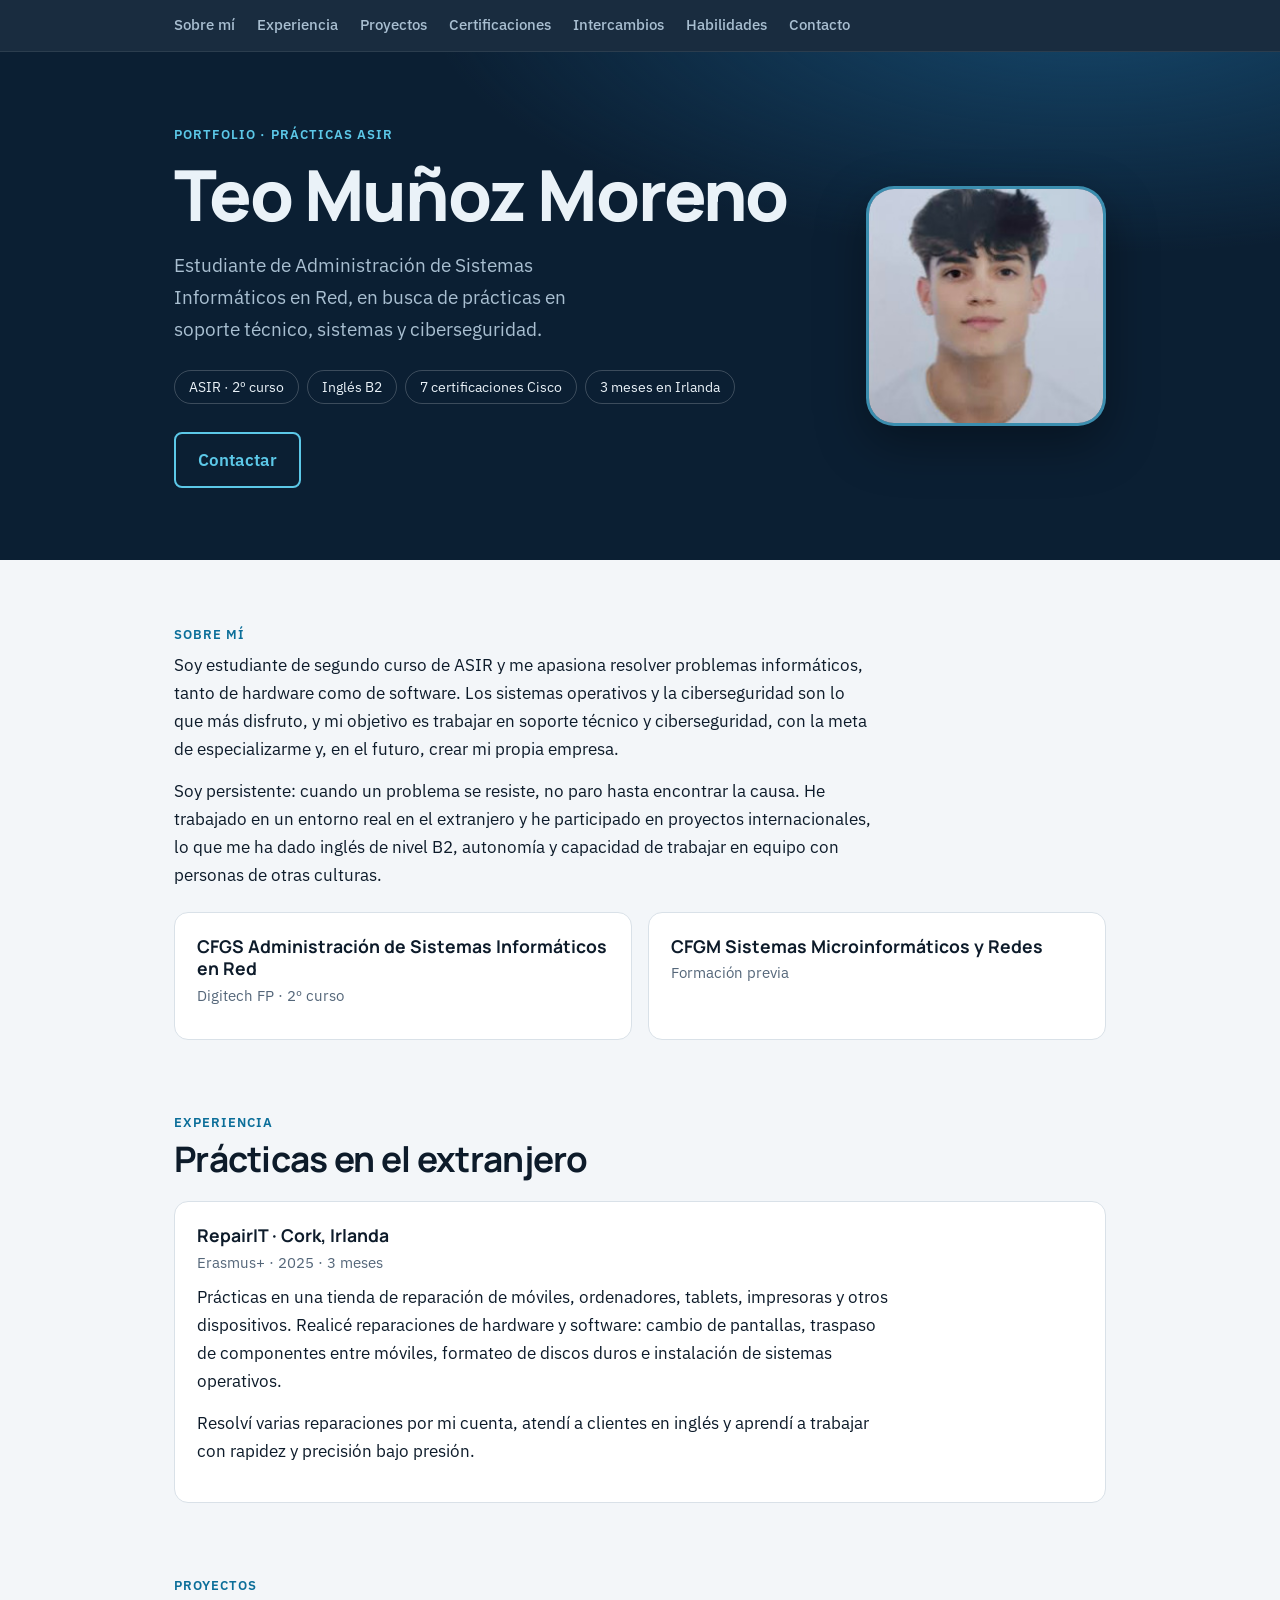
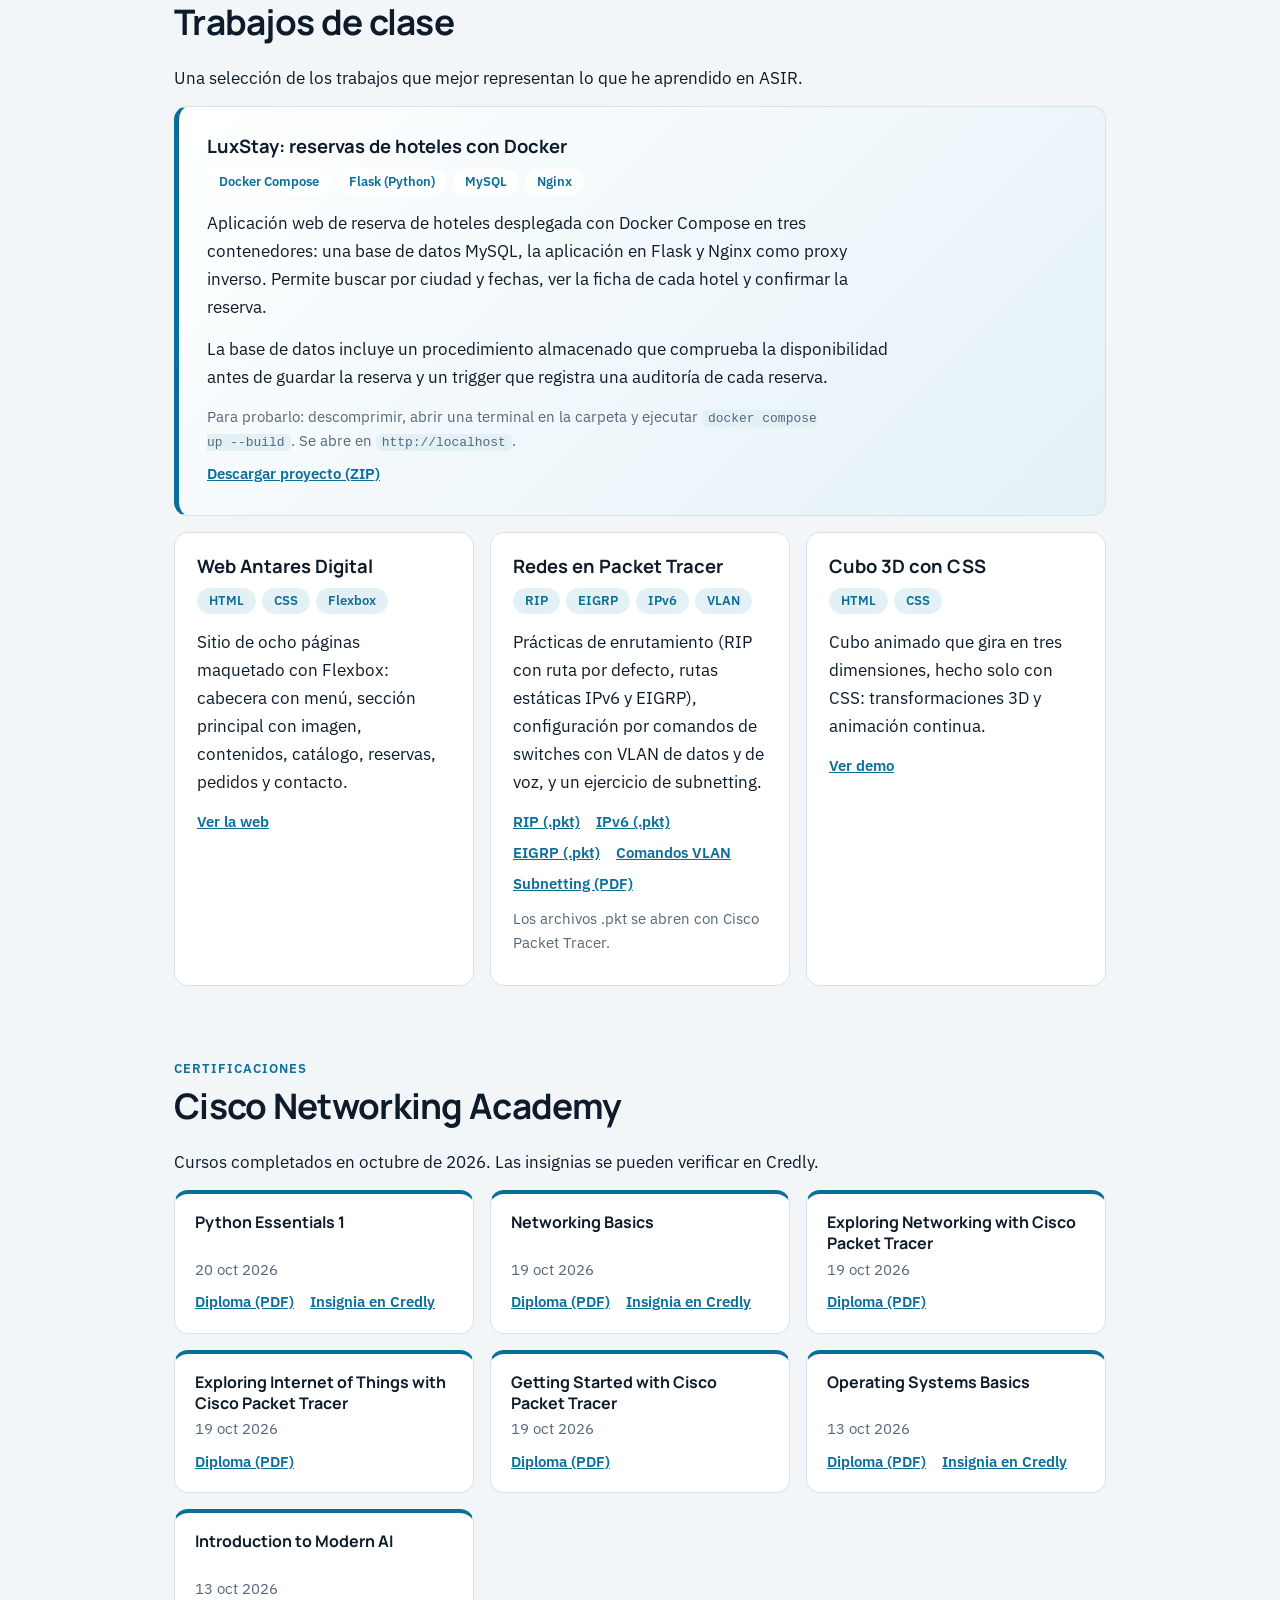
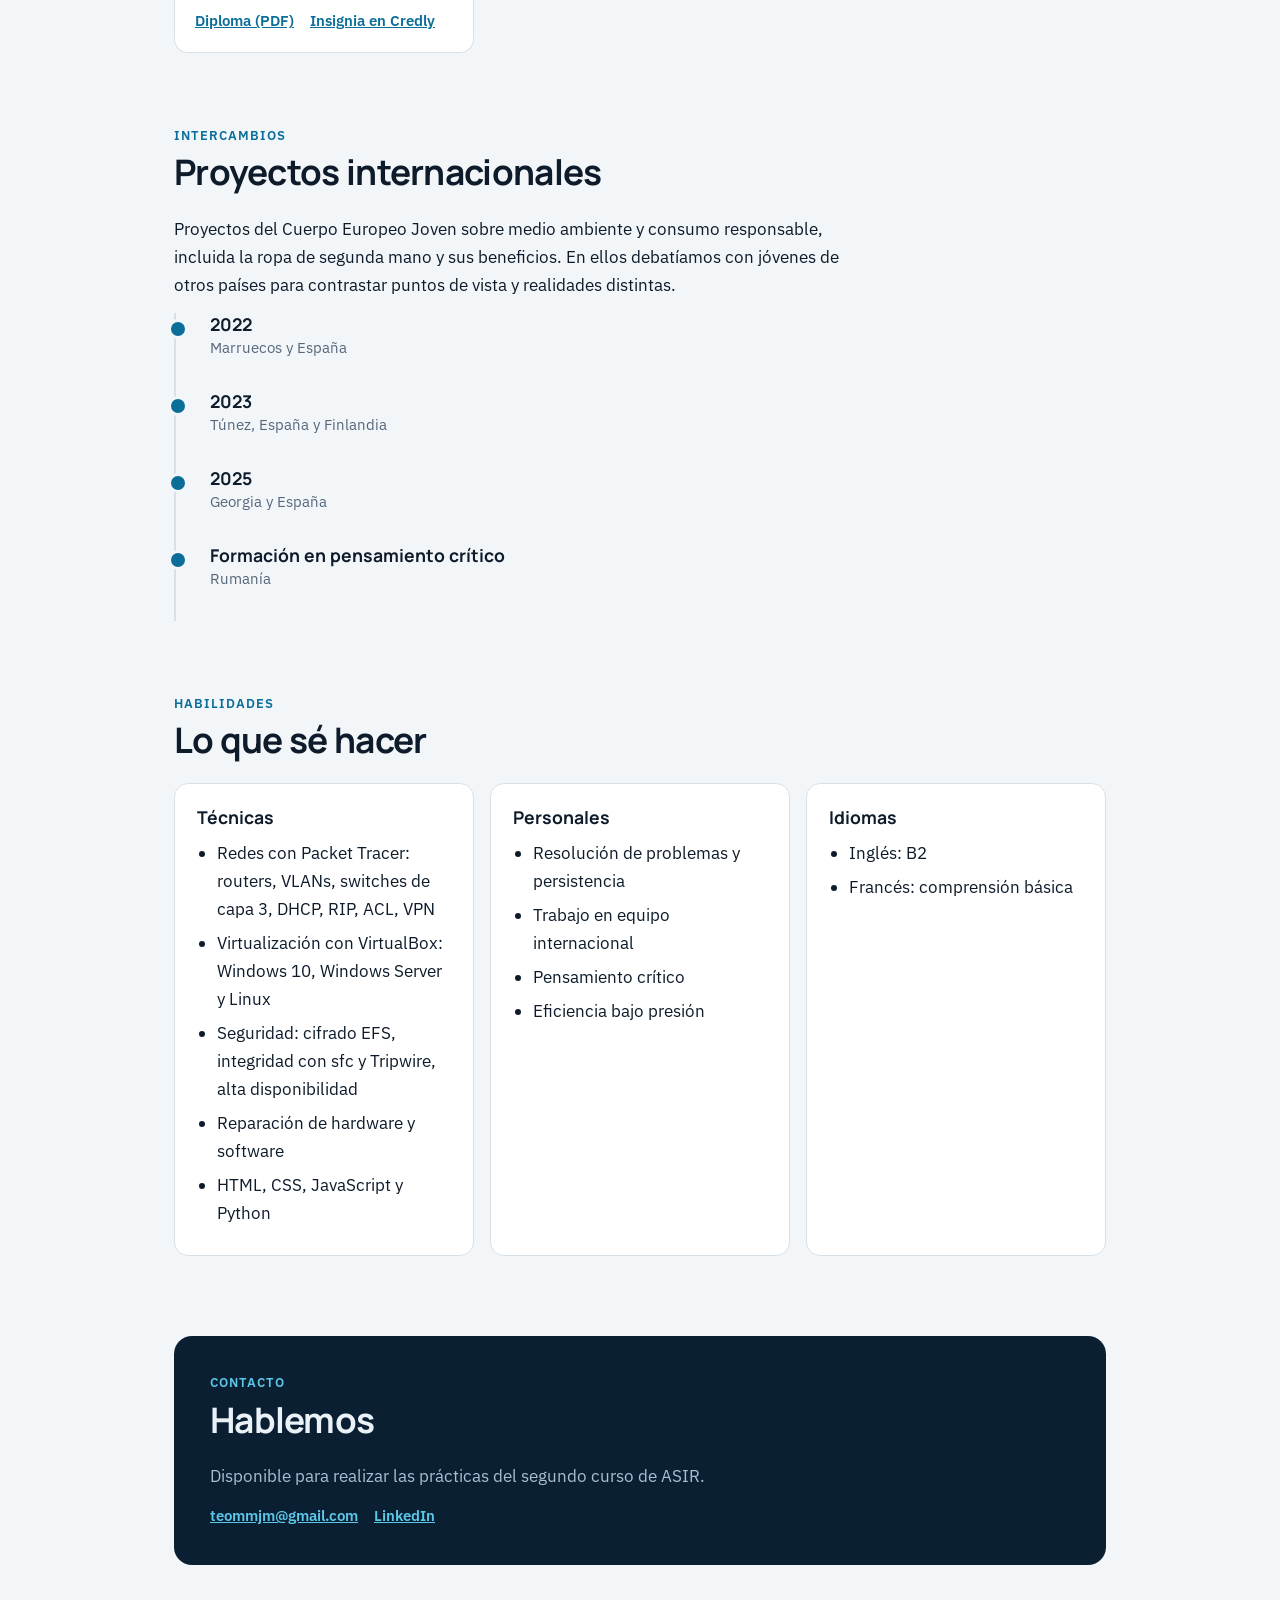
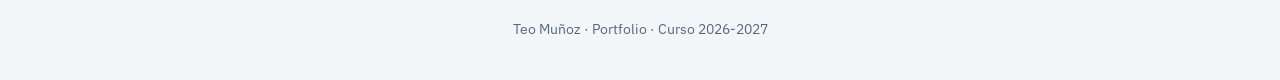
==== index.html @ 3ee8da6b "Add files via upload" ====
<!DOCTYPE html>
<html lang="es">
<head>
<meta charset="utf-8">
<meta name="viewport" content="width=device-width, initial-scale=1">
<title>Teo Muñoz · Portfolio ASIR</title>
<meta name="description" content="Portfolio de Teo Muñoz, estudiante de ASIR en busca de prácticas en soporte técnico, sistemas y ciberseguridad.">
<link rel="preconnect" href="https://fonts.googleapis.com">
<link rel="stylesheet" href="https://fonts.googleapis.com/css2?family=IBM+Plex+Sans:wght@400;500;600&family=Manrope:wght@600;700;800&display=swap">
<link rel="stylesheet" href="style.css">
</head>
<body>
<header class="top"><div class="wrap"><nav aria-label="Secciones">
<a href="#sobre-mi">Sobre mí</a><a href="#experiencia">Experiencia</a><a href="#proyectos">Proyectos</a><a href="#certificaciones">Certificaciones</a><a href="#intercambios">Intercambios</a><a href="#habilidades">Habilidades</a><a href="#contacto">Contacto</a>
</nav></div></header>

<div class="hero"><div class="wrap">
  <div>
    <p class="eyebrow">Portfolio · Prácticas ASIR</p>
    <h1>Teo Muñoz Moreno</h1>
    <p class="lead">Estudiante de Administración de Sistemas Informáticos en Red, en busca de prácticas en soporte técnico, sistemas y ciberseguridad.</p>
    <ul class="chips"><li>ASIR · 2º curso</li><li>Inglés B2</li><li>7 certificaciones Cisco</li><li>3 meses en Irlanda</li></ul>
    <div class="btns">
      <a class="btn" href="#contacto">Contactar</a>
    </div>
  </div>
  <div class="photo" aria-label="Foto de Teo Muñoz">TM<img src="foto.jpg" alt="Foto de Teo Muñoz" onerror="this.remove()"></div>
</div></div>

<main class="wrap">
<section id="sobre-mi">
  <p class="label">Sobre mí</p>
  <p>Soy estudiante de segundo curso de ASIR y me apasiona resolver problemas informáticos, tanto de hardware como de software. Los sistemas operativos y la ciberseguridad son lo que más disfruto, y mi objetivo es trabajar en soporte técnico y ciberseguridad, con la meta de especializarme y, en el futuro, crear mi propia empresa.</p>
  <p>Soy persistente: cuando un problema se resiste, no paro hasta encontrar la causa. He trabajado en un entorno real en el extranjero y he participado en proyectos internacionales, lo que me ha dado inglés de nivel B2, autonomía y capacidad de trabajar en equipo con personas de otras culturas.</p>
  <div class="edu">
    <div class="card"><h3>CFGS Administración de Sistemas Informáticos en Red</h3><p class="meta">Digitech FP · 2º curso</p></div>
    <div class="card"><h3>CFGM Sistemas Microinformáticos y Redes</h3><p class="meta">Formación previa</p></div>
  </div>
</section>

<section id="experiencia">
  <p class="label">Experiencia</p>
  <h2>Prácticas en el extranjero</h2>
  <div class="card">
    <h3>RepairIT · Cork, Irlanda</h3>
    <p class="meta">Erasmus+ · 2025 · 3 meses</p>
    <p>Prácticas en una tienda de reparación de móviles, ordenadores, tablets, impresoras y otros dispositivos. Realicé reparaciones de hardware y software: cambio de pantallas, traspaso de componentes entre móviles, formateo de discos duros e instalación de sistemas operativos.</p>
    <p>Resolví varias reparaciones por mi cuenta, atendí a clientes en inglés y aprendí a trabajar con rapidez y precisión bajo presión.</p>
  </div>
</section>

<section id="proyectos">
  <p class="label">Proyectos</p>
  <h2>Trabajos de clase</h2>
  <p>Una selección de los trabajos que mejor representan lo que he aprendido en ASIR.</p>

  <article class="card proj featured">
    <h3>LuxStay: reservas de hoteles con Docker</h3>
    <ul class="tags"><li>Docker Compose</li><li>Flask (Python)</li><li>MySQL</li><li>Nginx</li></ul>
    <p>Aplicación web de reserva de hoteles desplegada con Docker Compose en tres contenedores: una base de datos MySQL, la aplicación en Flask y Nginx como proxy inverso. Permite buscar por ciudad y fechas, ver la ficha de cada hotel y confirmar la reserva.</p>
    <p>La base de datos incluye un procedimiento almacenado que comprueba la disponibilidad antes de guardar la reserva y un trigger que registra una auditoría de cada reserva.</p>
    <p class="meta">Para probarlo: descomprimir, abrir una terminal en la carpeta y ejecutar <code>docker compose up --build</code>. Se abre en <code>http://localhost</code>.</p>
    <div class="links"><a href="trabajos/hoteles-docker-flask.zip">Descargar proyecto (ZIP)</a></div>
  </article>

  <div class="grid">
    <article class="card proj">
      <h3>Web Antares Digital</h3>
      <ul class="tags"><li>HTML</li><li>CSS</li><li>Flexbox</li></ul>
      <p>Sitio de ocho páginas maquetado con Flexbox: cabecera con menú, sección principal con imagen, contenidos, catálogo, reservas, pedidos y contacto.</p>
      <div class="links"><a href="trabajos/antares-digital/index.html" target="_blank" rel="noopener">Ver la web</a></div>
    </article>
    <article class="card proj">
      <h3>Redes en Packet Tracer</h3>
      <ul class="tags"><li>RIP</li><li>EIGRP</li><li>IPv6</li><li>VLAN</li></ul>
      <p>Prácticas de enrutamiento (RIP con ruta por defecto, rutas estáticas IPv6 y EIGRP), configuración por comandos de switches con VLAN de datos y de voz, y un ejercicio de subnetting.</p>
      <div class="links"><a href="trabajos/redes/rip-ruta-por-defecto.pkt">RIP (.pkt)</a><a href="trabajos/redes/ipv6-enrutamiento-estatico.pkt">IPv6 (.pkt)</a><a href="trabajos/redes/eigrp-ejercicios.pkt">EIGRP (.pkt)</a><a href="trabajos/redes/comandos-vlans-voz-trunks.txt">Comandos VLAN</a><a href="trabajos/redes/subnetting-130-40-0-0.pdf">Subnetting (PDF)</a></div>
      <p class="meta" style="margin-top:10px">Los archivos .pkt se abren con Cisco Packet Tracer.</p>
    </article>
    <article class="card proj">
      <h3>Cubo 3D con CSS</h3>
      <ul class="tags"><li>HTML</li><li>CSS</li></ul>
      <p>Cubo animado que gira en tres dimensiones, hecho solo con CSS: transformaciones 3D y animación continua.</p>
      <div class="links"><a href="trabajos/css/cubo-3d.html" target="_blank" rel="noopener">Ver demo</a></div>
    </article>
  </div>
</section>

<section id="certificaciones">
  <p class="label">Certificaciones</p>
  <h2>Cisco Networking Academy</h2>
  <p>Cursos completados en octubre de 2026. Las insignias se pueden verificar en Credly.</p>
  <div class="grid">
    <article class="card cert"><h3>Python Essentials 1</h3><p class="meta">20 oct 2026</p>
      <div class="links"><a href="certificados/python-essentials-1.pdf">Diploma (PDF)</a><a href="https://www.credly.com/badges/a79a291c-79b1-40f7-9b28-0ea7d8a6ee51/public_url" target="_blank" rel="noopener">Insignia en Credly</a></div></article>
    <article class="card cert"><h3>Networking Basics</h3><p class="meta">19 oct 2026</p>
      <div class="links"><a href="certificados/networking-basics.pdf">Diploma (PDF)</a><a href="https://www.credly.com/badges/bb092b88-2d7e-4ce6-b4c7-1ca06674b7ba/public_url" target="_blank" rel="noopener">Insignia en Credly</a></div></article>
    <article class="card cert"><h3>Exploring Networking with Cisco Packet Tracer</h3><p class="meta">19 oct 2026</p>
      <div class="links"><a href="certificados/exploring-networking-packet-tracer.pdf">Diploma (PDF)</a></div></article>
    <article class="card cert"><h3>Exploring Internet of Things with Cisco Packet Tracer</h3><p class="meta">19 oct 2026</p>
      <div class="links"><a href="certificados/exploring-iot-packet-tracer.pdf">Diploma (PDF)</a></div></article>
    <article class="card cert"><h3>Getting Started with Cisco Packet Tracer</h3><p class="meta">19 oct 2026</p>
      <div class="links"><a href="certificados/getting-started-packet-tracer.pdf">Diploma (PDF)</a></div></article>
    <article class="card cert"><h3>Operating Systems Basics</h3><p class="meta">13 oct 2026</p>
      <div class="links"><a href="certificados/operating-systems-basics.pdf">Diploma (PDF)</a><a href="https://www.credly.com/badges/0d3d7102-03e8-475a-858d-57220a3167c9/public_url" target="_blank" rel="noopener">Insignia en Credly</a></div></article>
    <article class="card cert"><h3>Introduction to Modern AI</h3><p class="meta">13 oct 2026</p>
      <div class="links"><a href="certificados/introduction-modern-ai.pdf">Diploma (PDF)</a><a href="https://www.credly.com/badges/4c03e8af-af3e-4fc0-80f3-18538ede21e6/public_url" target="_blank" rel="noopener">Insignia en Credly</a></div></article>
  </div>
</section>

<section id="intercambios">
  <p class="label">Intercambios</p>
  <h2>Proyectos internacionales</h2>
  <p>Proyectos del Cuerpo Europeo Joven sobre medio ambiente y consumo responsable, incluida la ropa de segunda mano y sus beneficios. En ellos debatíamos con jóvenes de otros países para contrastar puntos de vista y realidades distintas.</p>
  <ul class="timeline">
    <li><h3>2022</h3><p class="meta">Marruecos y España</p></li>
    <li><h3>2023</h3><p class="meta">Túnez, España y Finlandia</p></li>
    <li><h3>2025</h3><p class="meta">Georgia y España</p></li>
    <li><h3>Formación en pensamiento crítico</h3><p class="meta">Rumanía</p></li>
  </ul>
</section>

<section id="habilidades">
  <p class="label">Habilidades</p>
  <h2>Lo que sé hacer</h2>
  <div class="cols">
    <div class="card"><h3>Técnicas</h3><ul class="plain">
      <li>Redes con Packet Tracer: routers, VLANs, switches de capa 3, DHCP, RIP, ACL, VPN</li>
      <li>Virtualización con VirtualBox: Windows 10, Windows Server y Linux</li>
      <li>Seguridad: cifrado EFS, integridad con sfc y Tripwire, alta disponibilidad</li>
      <li>Reparación de hardware y software</li>
      <li>HTML, CSS, JavaScript y Python</li></ul></div>
    <div class="card"><h3>Personales</h3><ul class="plain">
      <li>Resolución de problemas y persistencia</li>
      <li>Trabajo en equipo internacional</li>
      <li>Pensamiento crítico</li>
      <li>Eficiencia bajo presión</li></ul></div>
    <div class="card"><h3>Idiomas</h3><ul class="plain">
      <li>Inglés: B2</li><li>Francés: comprensión básica</li></ul></div>
  </div>
</section>

<section id="contacto">
  <div class="contact">
    <p class="label" style="color:var(--hero-accent)">Contacto</p>
    <h2>Hablemos</h2>
    <p>Disponible para realizar las prácticas del segundo curso de ASIR.</p>
    <!-- CAMBIA estos dos enlaces por tu email y tu LinkedIn (si no tienes LinkedIn, borra el segundo) -->
    <div class="links"><a href="mailto:teommjm@gmail.com">teommjm@gmail.com</a><a href="https://www.linkedin.com/in/teo-mu%C3%B1oz-moreno-25004b445/?isSelfProfile=true" target="_blank" rel="noopener">LinkedIn</a></div>
  </div>
</section>
</main>
<footer>Teo Muñoz · Portfolio · Curso 2026-2027</footer>
</body>
</html>
---- style.css ----
:root{--bg:#f3f6f9;--surface:#fff;--ink:#0d1b2a;--muted:#55677a;--line:#d9e1e8;--accent:#0b6e99;--accent-soft:#e3f1f7;--navy:#0b1f33;--hero-ink:#eaf2f8;--hero-muted:#a9bfd1;--hero-accent:#5cc8e8;color-scheme:light dark}
@media (prefers-color-scheme:dark){:root{--bg:#0c151d;--surface:#142029;--ink:#e8eff4;--muted:#9fb2c1;--line:#25353f;--accent:#5cc8e8;--accent-soft:#12303c}}
*{box-sizing:border-box}
html{scroll-behavior:smooth;scroll-padding-top:70px}
body{margin:0;background:var(--bg);color:var(--ink);font-family:"IBM Plex Sans",system-ui,-apple-system,"Segoe UI",Arial,sans-serif;font-size:17px;line-height:1.65}
h1,h2,h3{font-family:"Manrope","IBM Plex Sans",system-ui,sans-serif}
a{color:var(--accent)}
a:focus-visible{outline:3px solid var(--hero-accent);outline-offset:3px}
.wrap{max-width:980px;margin:0 auto;padding:0 24px}
/* nav */
.top{position:sticky;top:0;z-index:10;background:rgba(11,31,51,.94);backdrop-filter:blur(8px);border-bottom:1px solid rgba(255,255,255,.08)}
.top nav{display:flex;flex-wrap:wrap;gap:4px 22px;padding:13px 0;font-size:15px}
.top a{color:var(--hero-muted);text-decoration:none;font-weight:500}
.top a:hover{color:#fff}
/* hero */
.hero{background:radial-gradient(1100px 420px at 85% -10%,#15476b 0%,transparent 60%),var(--navy);color:var(--hero-ink)}
.hero .wrap{display:grid;grid-template-columns:1fr auto;gap:40px;align-items:center;padding-top:72px;padding-bottom:72px}
.eyebrow{color:var(--hero-accent);font-weight:600;letter-spacing:.08em;text-transform:uppercase;font-size:.82rem;margin:0 0 14px}
.hero h1{font-size:clamp(2.6rem,7vw,4.4rem);line-height:1.02;margin:0 0 18px;letter-spacing:-.03em;font-weight:800}
.lead{font-size:1.2rem;color:var(--hero-muted);max-width:40ch;margin:0 0 26px}
.chips{display:flex;flex-wrap:wrap;gap:8px;margin:0 0 28px;padding:0;list-style:none}
.chips li{border:1px solid rgba(255,255,255,.2);border-radius:999px;padding:4px 14px;font-size:.9rem;color:var(--hero-ink)}
.btns{display:flex;flex-wrap:wrap;gap:12px}
.btn{display:inline-block;padding:12px 22px;border-radius:8px;font-weight:600;text-decoration:none;border:2px solid var(--hero-accent);color:var(--hero-accent)}
.btn.main{background:var(--hero-accent);color:var(--navy)}
.btn:hover{filter:brightness(1.1)}
.photo{position:relative;width:240px;height:240px;border-radius:28px;overflow:hidden;background:#15476b;border:3px solid rgba(92,200,232,.55);box-shadow:0 18px 50px rgba(0,0,0,.35);display:grid;place-items:center;font:800 4rem "Manrope",sans-serif;color:var(--hero-accent)}
.photo img{position:absolute;inset:0;width:100%;height:100%;object-fit:cover}
/* sections */
section{padding:64px 0 8px}
.label{color:var(--accent);font-weight:600;letter-spacing:.08em;text-transform:uppercase;font-size:.8rem;margin:0 0 6px}
h2{font-size:clamp(1.7rem,4vw,2.2rem);margin:0 0 22px;letter-spacing:-.02em;line-height:1.15}
h3{font-size:1.1rem;margin:0 0 4px;line-height:1.3}
p{margin:0 0 14px;max-width:70ch}
.meta{color:var(--muted);font-size:.92rem;margin:0 0 8px}
.card{background:var(--surface);border:1px solid var(--line);border-radius:14px;padding:22px}
.grid{display:grid;grid-template-columns:repeat(auto-fit,minmax(270px,1fr));gap:16px}
.cert{border-top:4px solid var(--accent);padding:18px 20px}
.cert h3{font-size:1rem;min-height:2.6em}
.links{display:flex;flex-wrap:wrap;gap:6px 16px;font-weight:600;font-size:.94rem}
.edu{display:grid;grid-template-columns:repeat(auto-fit,minmax(280px,1fr));gap:16px;margin-top:22px}
.timeline{list-style:none;margin:0;padding:0 0 0 26px;border-left:2px solid var(--line)}
.timeline li{position:relative;padding:0 0 22px 8px}
.timeline li::before{content:"";position:absolute;left:-34px;top:6px;width:14px;height:14px;border-radius:50%;background:var(--accent);border:3px solid var(--bg)}
.timeline h3{margin:0}
.cols{display:grid;grid-template-columns:repeat(auto-fit,minmax(250px,1fr));gap:16px}
ul.plain{margin:10px 0 0;padding-left:20px}
ul.plain li{margin-bottom:6px}
.contact{background:var(--navy);color:var(--hero-ink);border-radius:18px;padding:36px;margin-top:8px}
.contact p{color:var(--hero-muted)}
.contact a{color:var(--hero-accent)}
footer{padding:44px 0 40px;color:var(--muted);font-size:.9rem;text-align:center}
@media (max-width:720px){.hero .wrap{grid-template-columns:1fr;padding-top:48px;padding-bottom:52px}.photo{order:-1;width:170px;height:170px;font-size:3rem}}
@media (prefers-reduced-motion:reduce){html{scroll-behavior:auto}}

/* proyectos */
.proj h3{font-size:1.15rem;margin-bottom:10px}
.proj .links{margin-top:6px}
.featured{border-left:5px solid var(--accent);padding:28px;margin-bottom:16px;background:linear-gradient(135deg,var(--surface),var(--accent-soft))}
.tags{display:flex;flex-wrap:wrap;gap:6px;list-style:none;margin:0 0 14px;padding:0}
.tags li{background:var(--accent-soft);color:var(--accent);border-radius:999px;padding:2px 12px;font-size:.82rem;font-weight:600}
.featured .tags li{background:var(--surface)}
code{background:var(--accent-soft);padding:1px 6px;border-radius:5px;font-size:.88em}
.card{transition:transform .15s ease,box-shadow .15s ease}
.card:hover{transform:translateY(-2px);box-shadow:0 10px 28px rgba(11,31,51,.12)}
@media (prefers-reduced-motion:reduce){.card{transition:none}.card:hover{transform:none}}
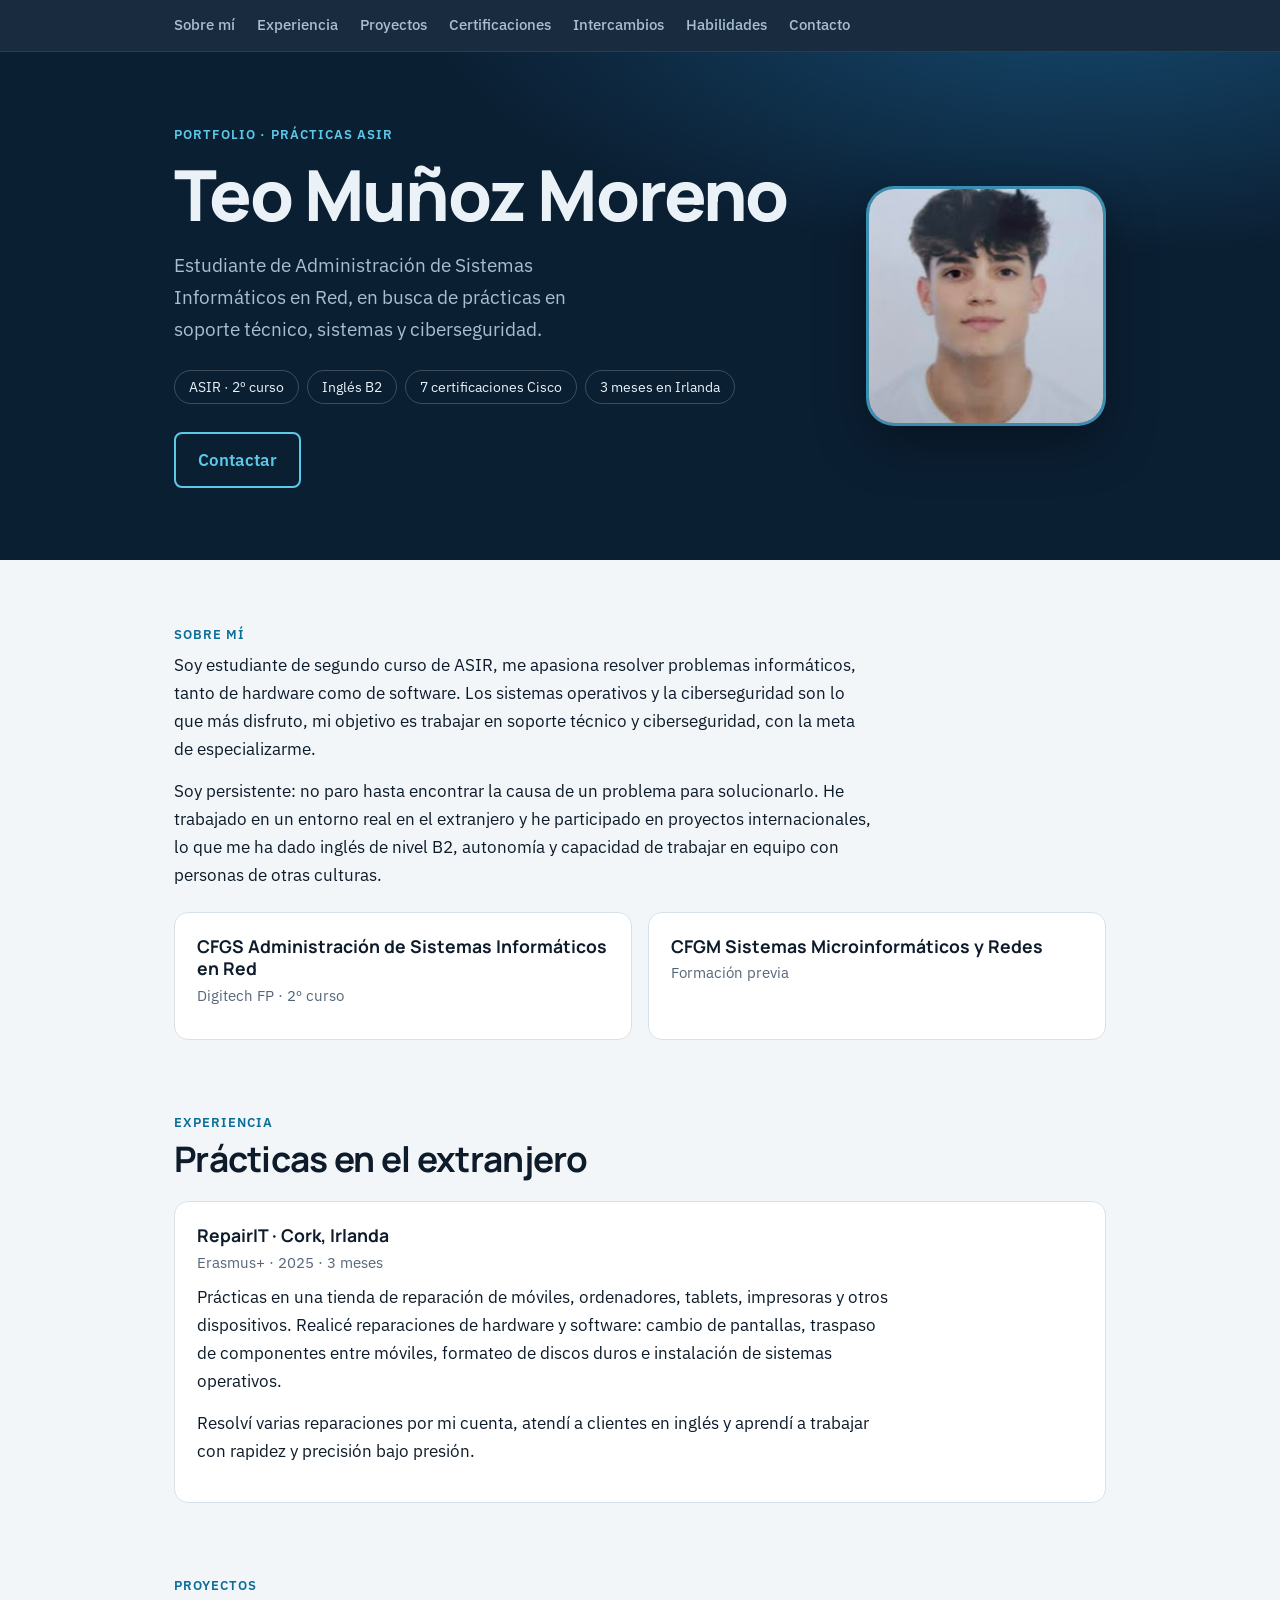
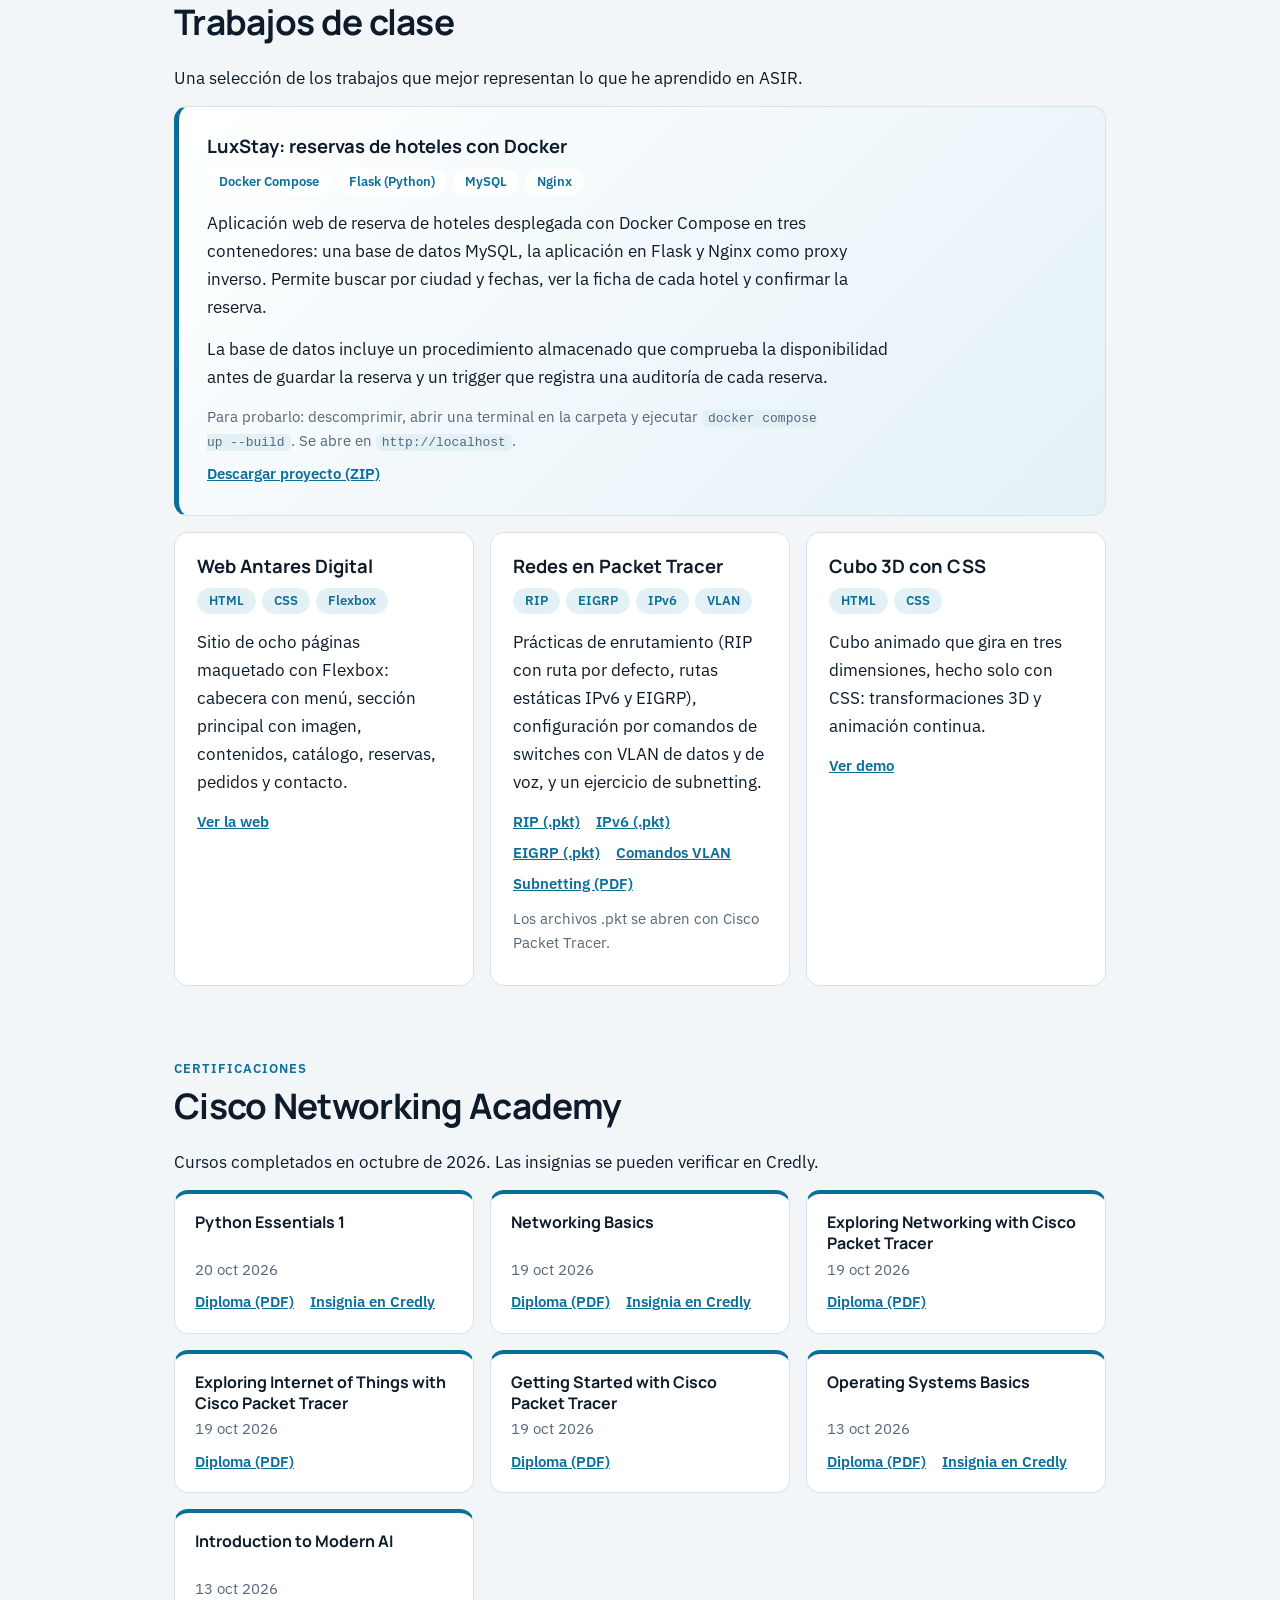
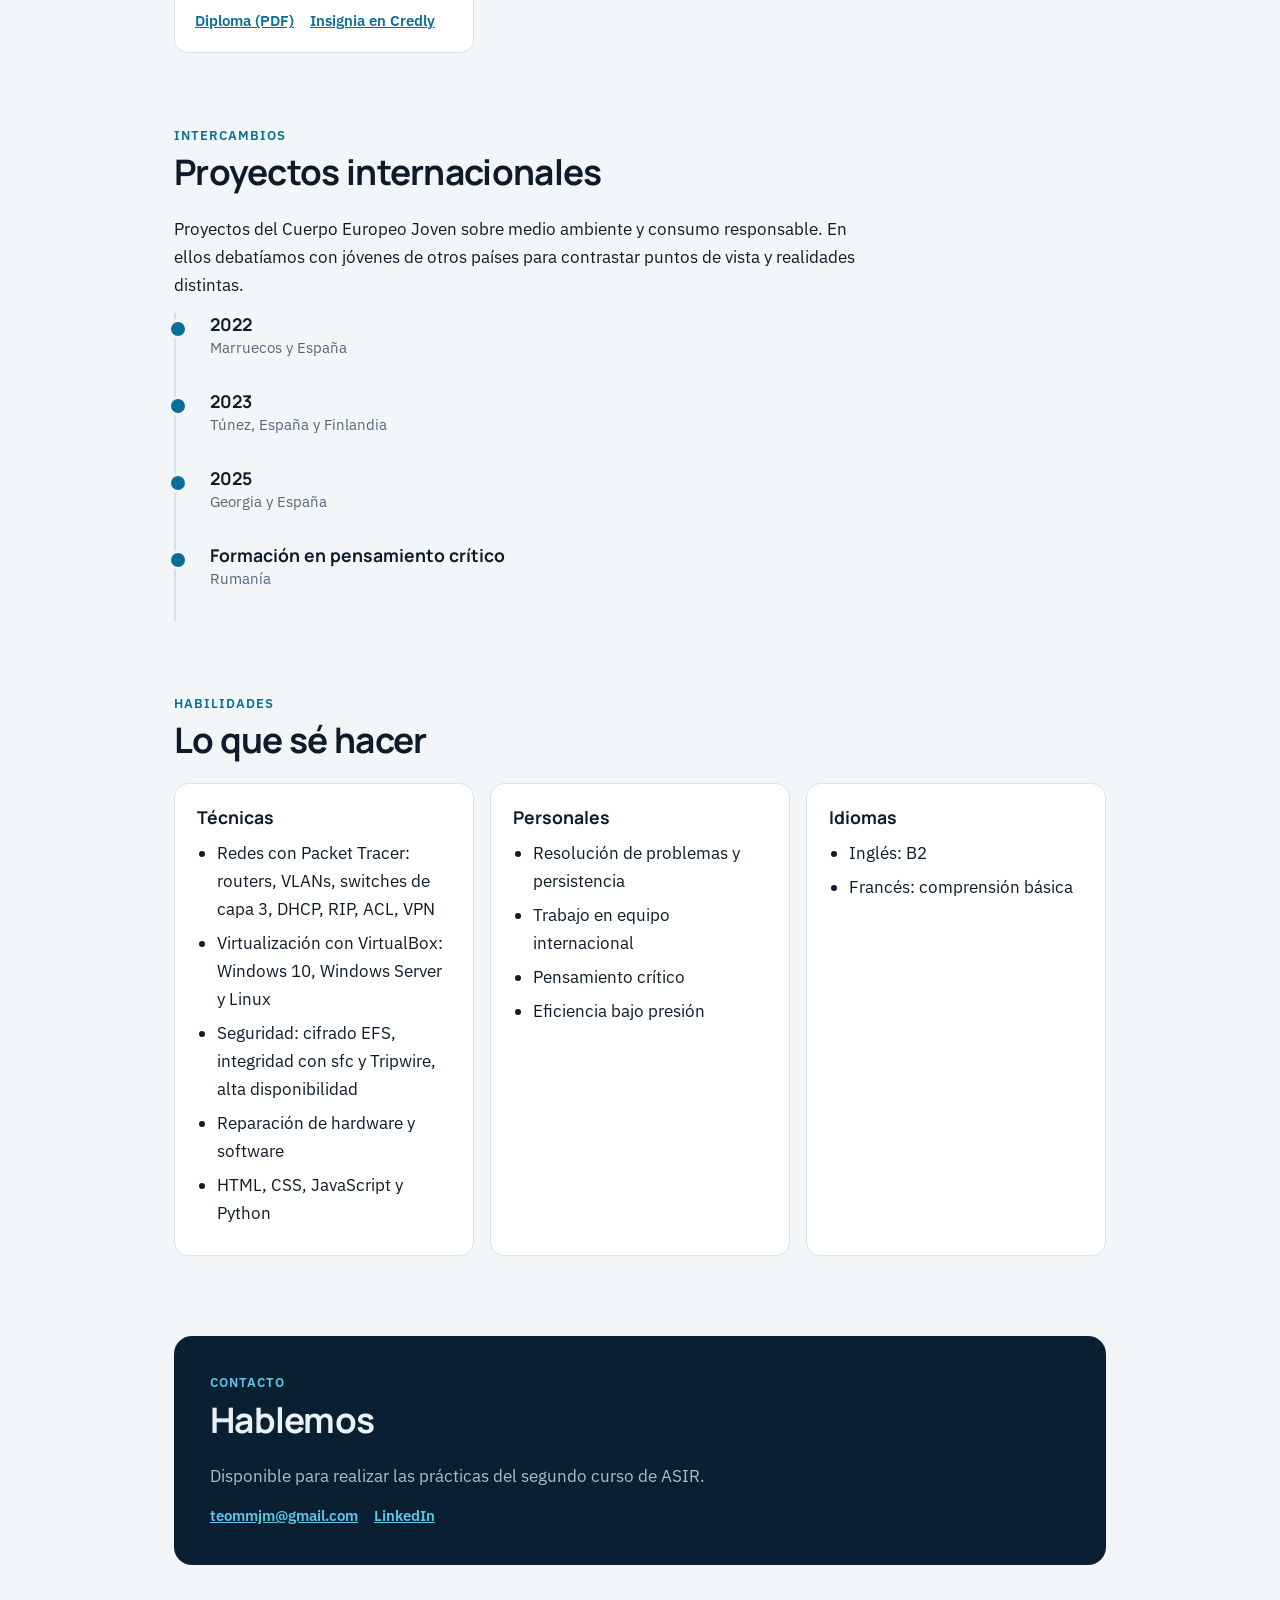
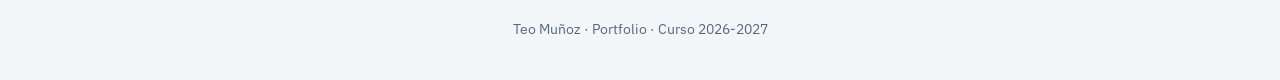
==== commit 346fa02d: "Add files via upload" ====
--- a/index.html
+++ b/index.html
@@ -30,8 +30,8 @@
 <main class="wrap">
 <section id="sobre-mi">
   <p class="label">Sobre mí</p>
-  <p>Soy estudiante de segundo curso de ASIR y me apasiona resolver problemas informáticos, tanto de hardware como de software. Los sistemas operativos y la ciberseguridad son lo que más disfruto, y mi objetivo es trabajar en soporte técnico y ciberseguridad, con la meta de especializarme y, en el futuro, crear mi propia empresa.</p>
-  <p>Soy persistente: cuando un problema se resiste, no paro hasta encontrar la causa. He trabajado en un entorno real en el extranjero y he participado en proyectos internacionales, lo que me ha dado inglés de nivel B2, autonomía y capacidad de trabajar en equipo con personas de otras culturas.</p>
+  <p>Soy estudiante de segundo curso de ASIR, me apasiona resolver problemas informáticos, tanto de hardware como de software. Los sistemas operativos y la ciberseguridad son lo que más disfruto, mi objetivo es trabajar en soporte técnico y ciberseguridad, con la meta de especializarme.</p>
+  <p>Soy persistente: no paro hasta encontrar la causa de un problema para solucionarlo. He trabajado en un entorno real en el extranjero y he participado en proyectos internacionales, lo que me ha dado inglés de nivel B2, autonomía y capacidad de trabajar en equipo con personas de otras culturas.</p>
   <div class="edu">
     <div class="card"><h3>CFGS Administración de Sistemas Informáticos en Red</h3><p class="meta">Digitech FP · 2º curso</p></div>
     <div class="card"><h3>CFGM Sistemas Microinformáticos y Redes</h3><p class="meta">Formación previa</p></div>
@@ -111,7 +111,7 @@
 <section id="intercambios">
   <p class="label">Intercambios</p>
   <h2>Proyectos internacionales</h2>
-  <p>Proyectos del Cuerpo Europeo Joven sobre medio ambiente y consumo responsable, incluida la ropa de segunda mano y sus beneficios. En ellos debatíamos con jóvenes de otros países para contrastar puntos de vista y realidades distintas.</p>
+  <p>Proyectos del Cuerpo Europeo Joven sobre medio ambiente y consumo responsable. En ellos debatíamos con jóvenes de otros países para contrastar puntos de vista y realidades distintas.</p>
   <ul class="timeline">
     <li><h3>2022</h3><p class="meta">Marruecos y España</p></li>
     <li><h3>2023</h3><p class="meta">Túnez, España y Finlandia</p></li>
@@ -145,11 +145,10 @@
     <p class="label" style="color:var(--hero-accent)">Contacto</p>
     <h2>Hablemos</h2>
     <p>Disponible para realizar las prácticas del segundo curso de ASIR.</p>
-    <!-- CAMBIA estos dos enlaces por tu email y tu LinkedIn (si no tienes LinkedIn, borra el segundo) -->
     <div class="links"><a href="mailto:teommjm@gmail.com">teommjm@gmail.com</a><a href="https://www.linkedin.com/in/teo-mu%C3%B1oz-moreno-25004b445/?isSelfProfile=true" target="_blank" rel="noopener">LinkedIn</a></div>
   </div>
 </section>
 </main>
 <footer>Teo Muñoz · Portfolio · Curso 2026-2027</footer>
 </body>
-</html>
+</html>
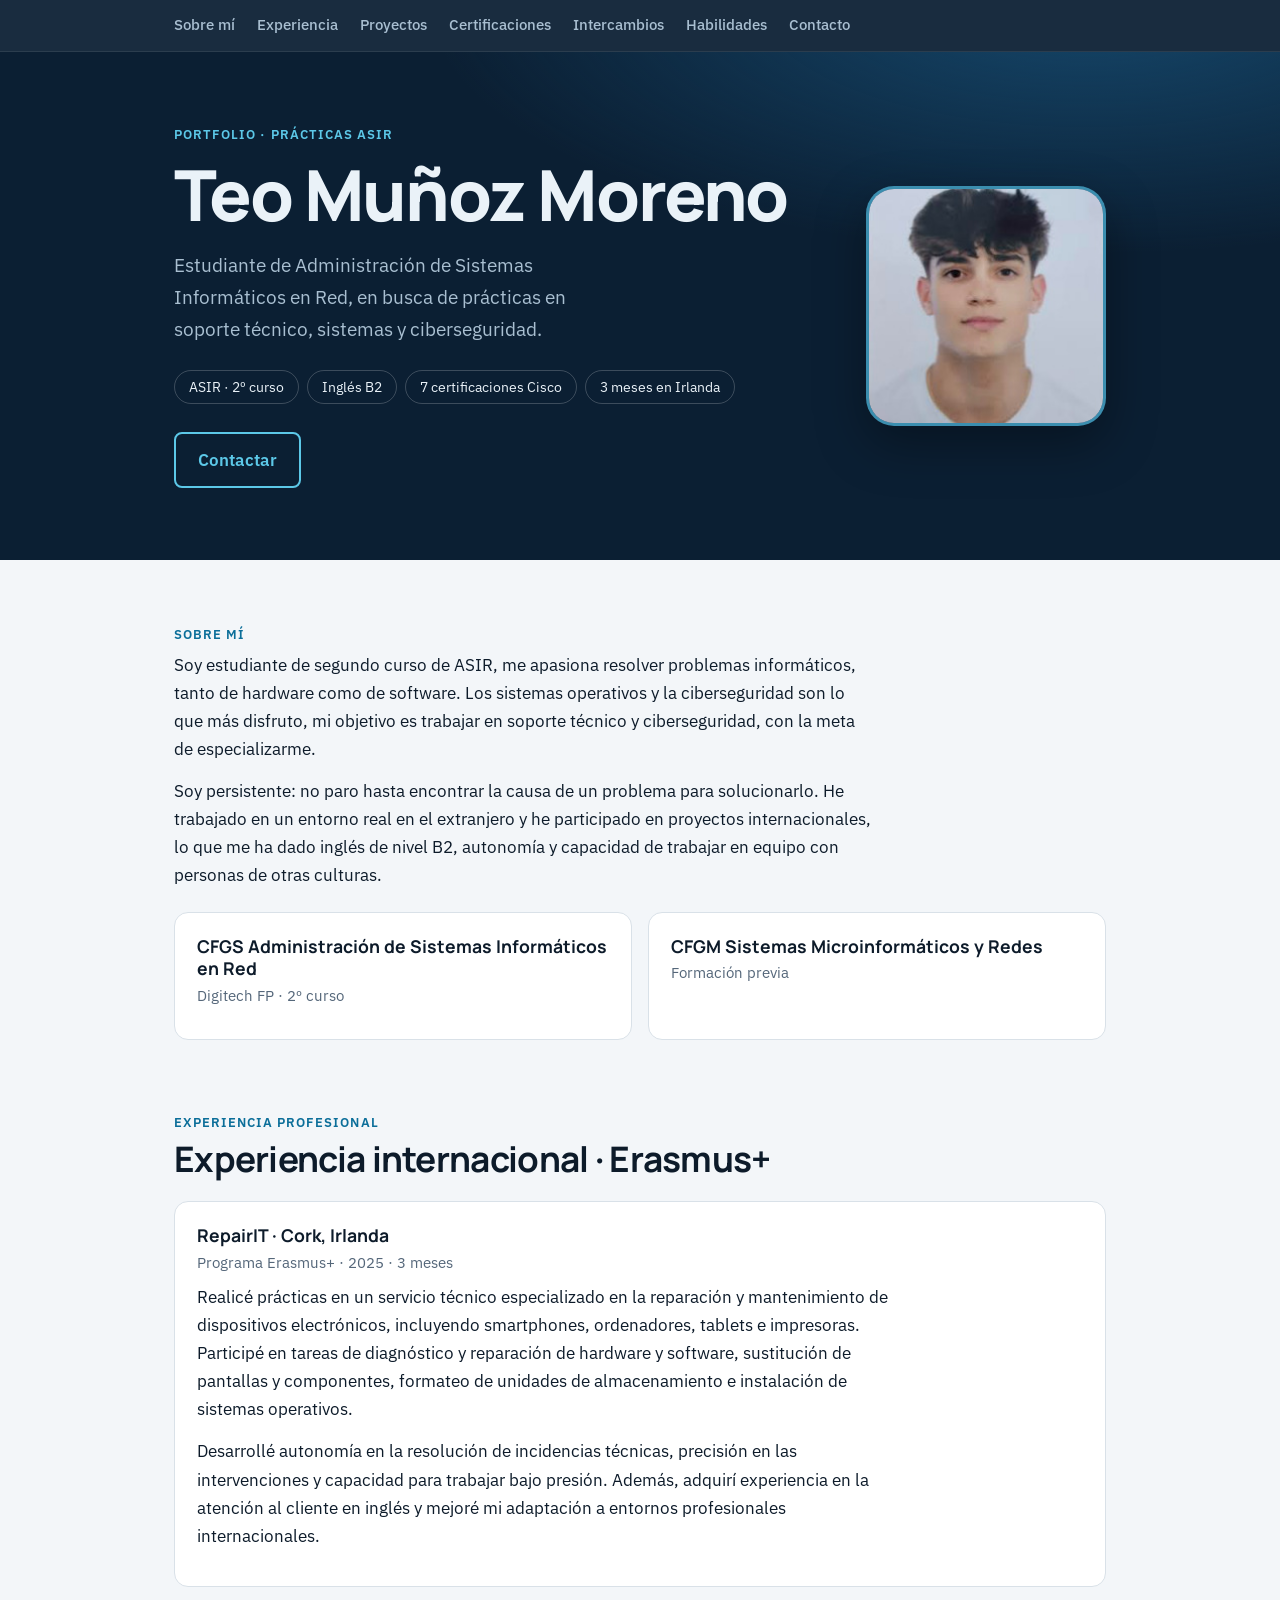
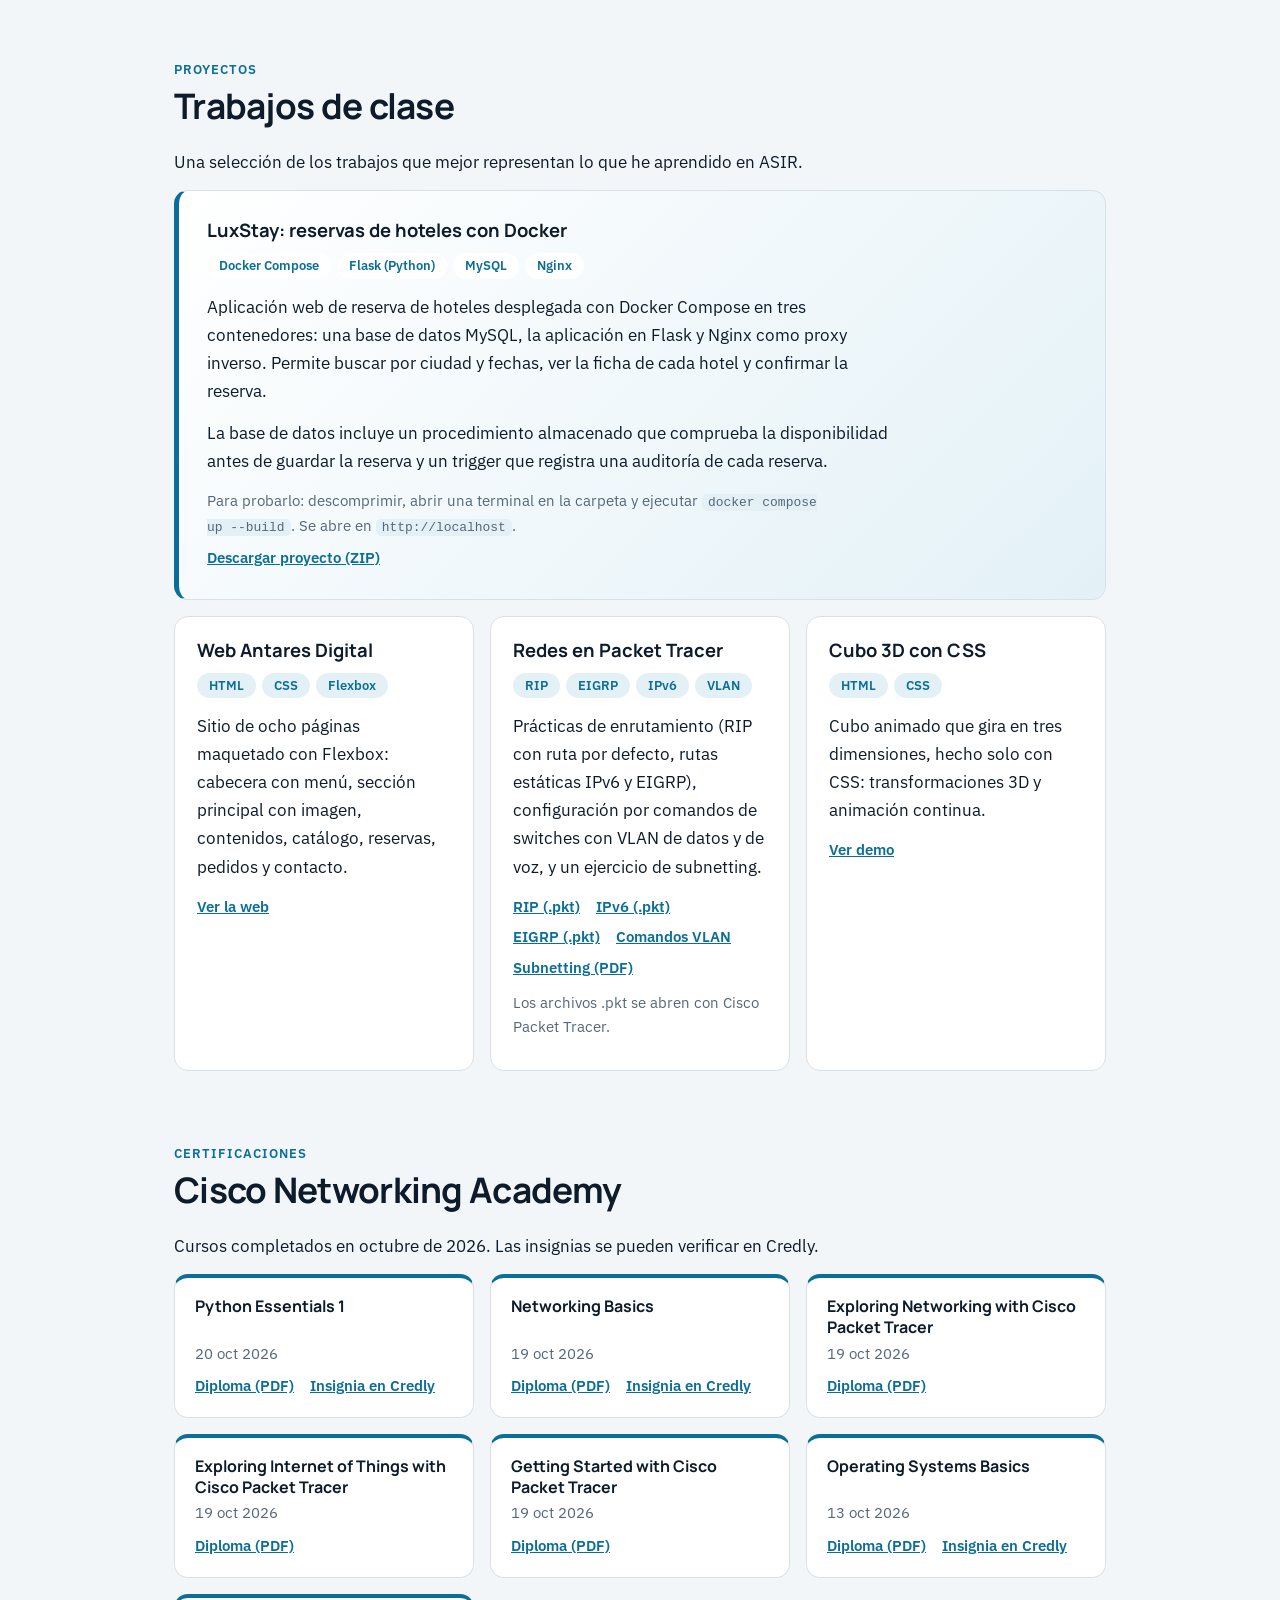
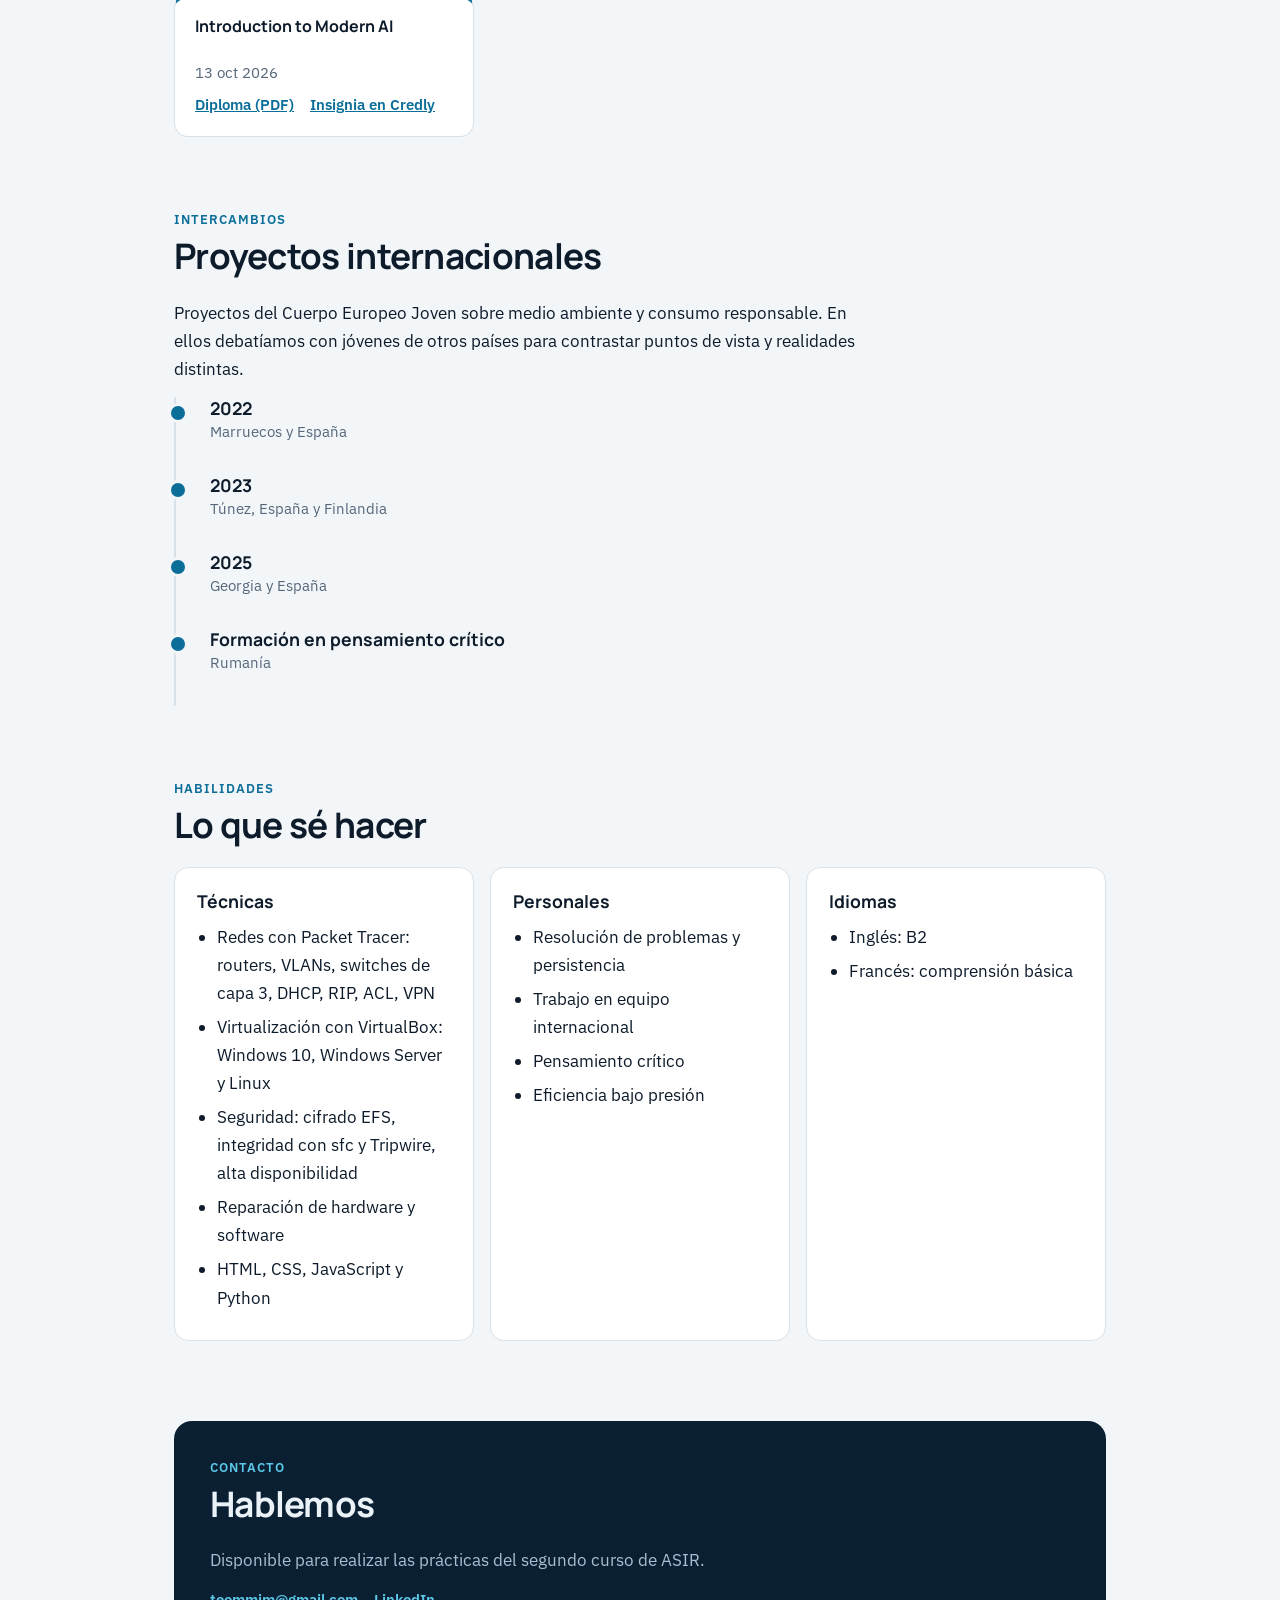
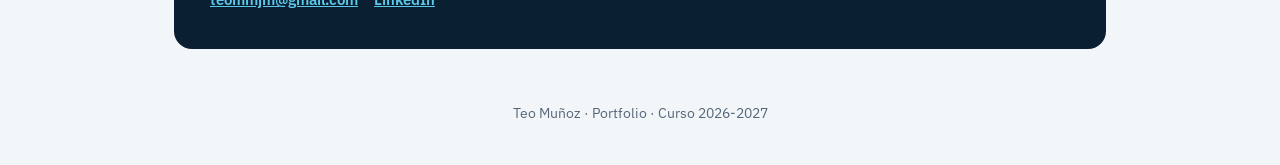
==== commit e296ac68: "Add files via upload" ====
--- a/index.html
+++ b/index.html
@@ -38,16 +38,18 @@
   </div>
 </section>
 
+
 <section id="experiencia">
-  <p class="label">Experiencia</p>
-  <h2>Prácticas en el extranjero</h2>
+  <p class="label">Experiencia profesional</p>
+  <h2>Experiencia internacional · Erasmus+</h2>
   <div class="card">
     <h3>RepairIT · Cork, Irlanda</h3>
-    <p class="meta">Erasmus+ · 2025 · 3 meses</p>
-    <p>Prácticas en una tienda de reparación de móviles, ordenadores, tablets, impresoras y otros dispositivos. Realicé reparaciones de hardware y software: cambio de pantallas, traspaso de componentes entre móviles, formateo de discos duros e instalación de sistemas operativos.</p>
-    <p>Resolví varias reparaciones por mi cuenta, atendí a clientes en inglés y aprendí a trabajar con rapidez y precisión bajo presión.</p>
+    <p class="meta">Programa Erasmus+ · 2025 · 3 meses</p>
+    <p>Realicé prácticas en un servicio técnico especializado en la reparación y mantenimiento de dispositivos electrónicos, incluyendo smartphones, ordenadores, tablets e impresoras. Participé en tareas de diagnóstico y reparación de hardware y software, sustitución de pantallas y componentes, formateo de unidades de almacenamiento e instalación de sistemas operativos.</p>
+    <p>Desarrollé autonomía en la resolución de incidencias técnicas, precisión en las intervenciones y capacidad para trabajar bajo presión. Además, adquirí experiencia en la atención al cliente en inglés y mejoré mi adaptación a entornos profesionales internacionales.</p>
   </div>
 </section>
+
 
 <section id="proyectos">
   <p class="label">Proyectos</p>
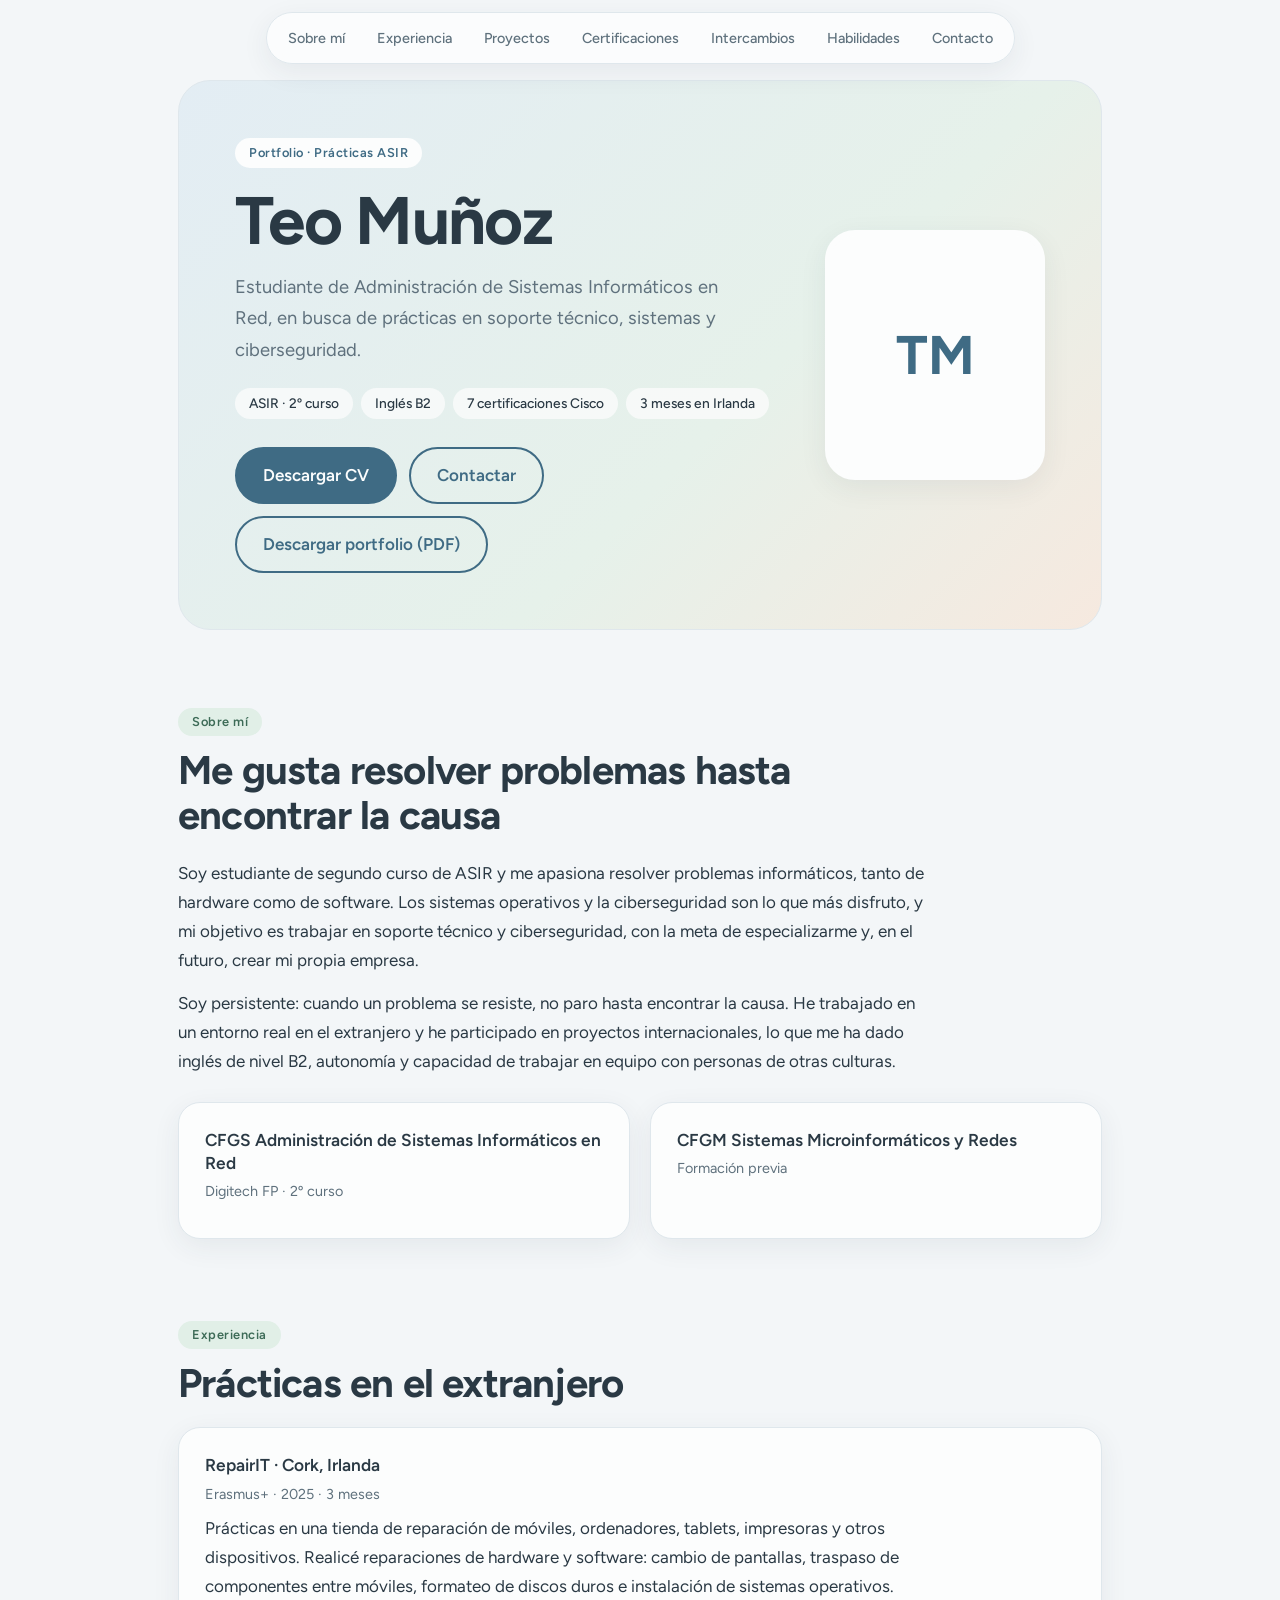
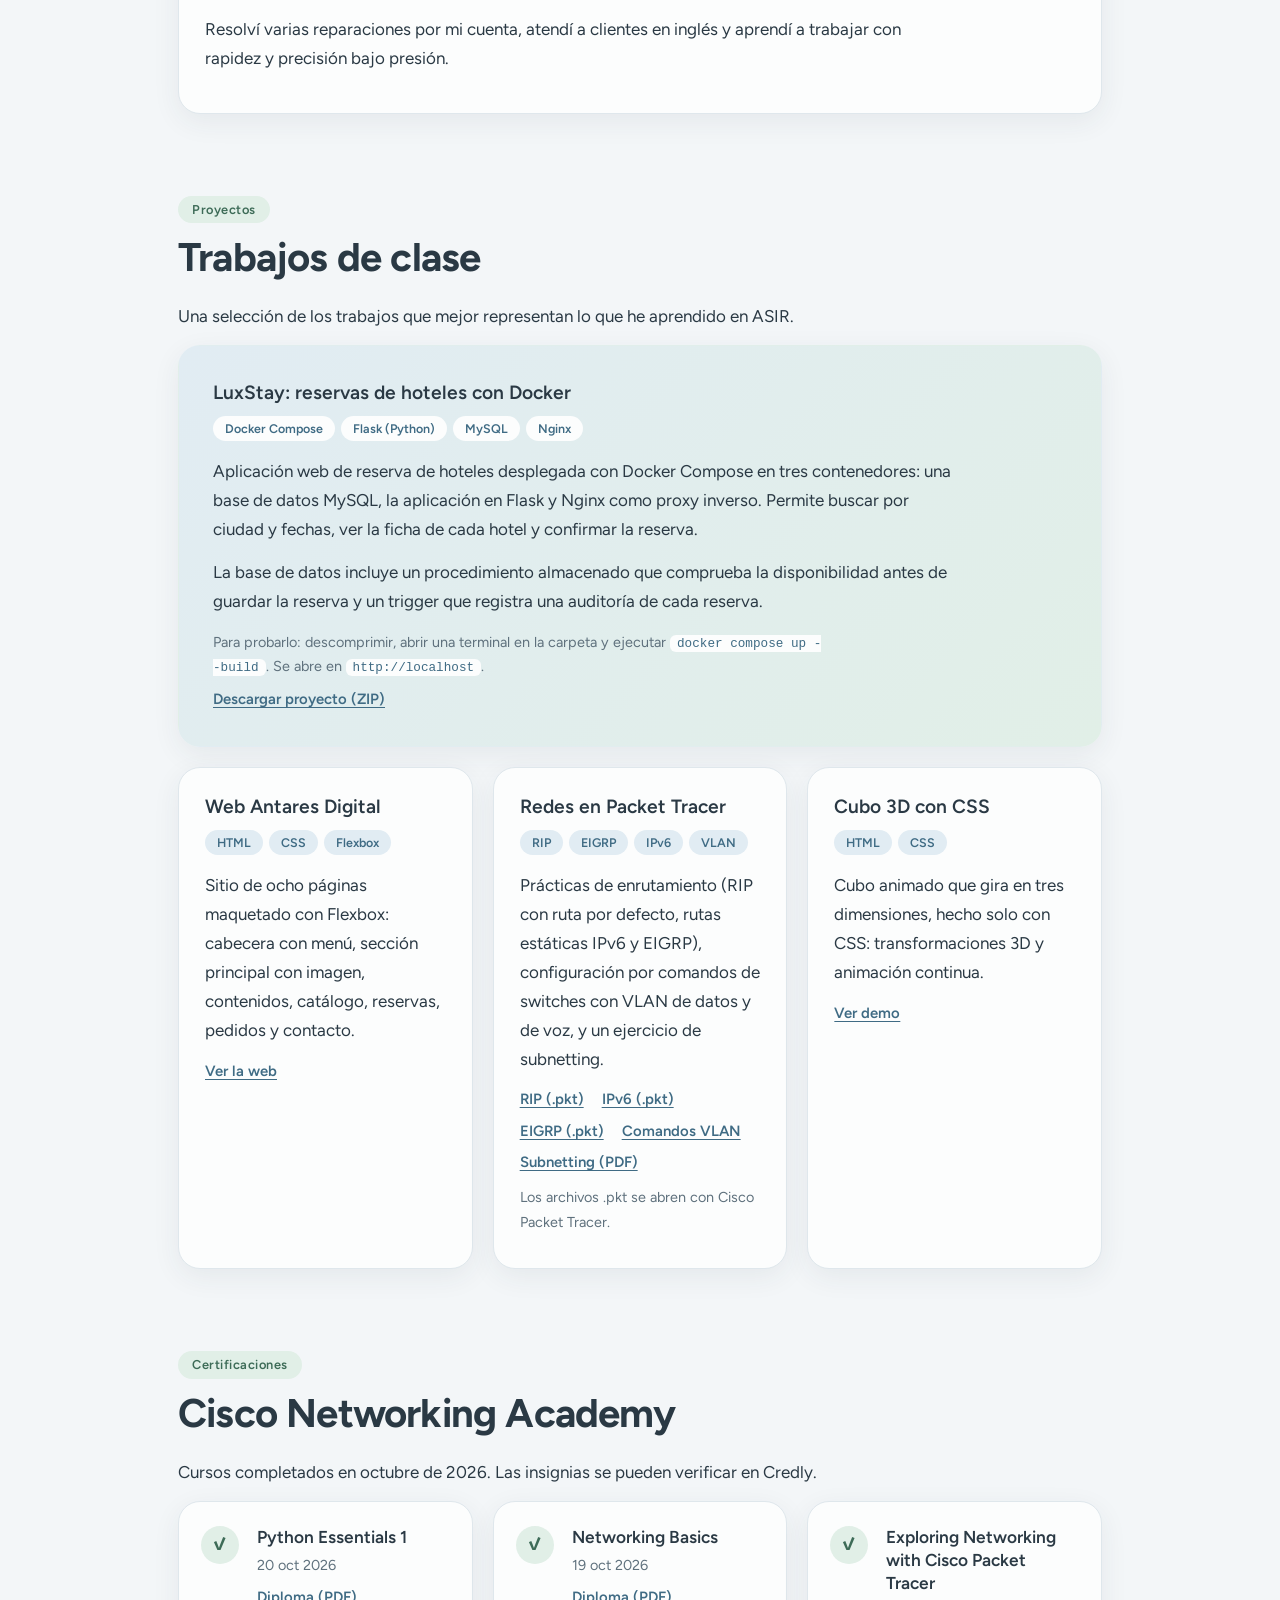
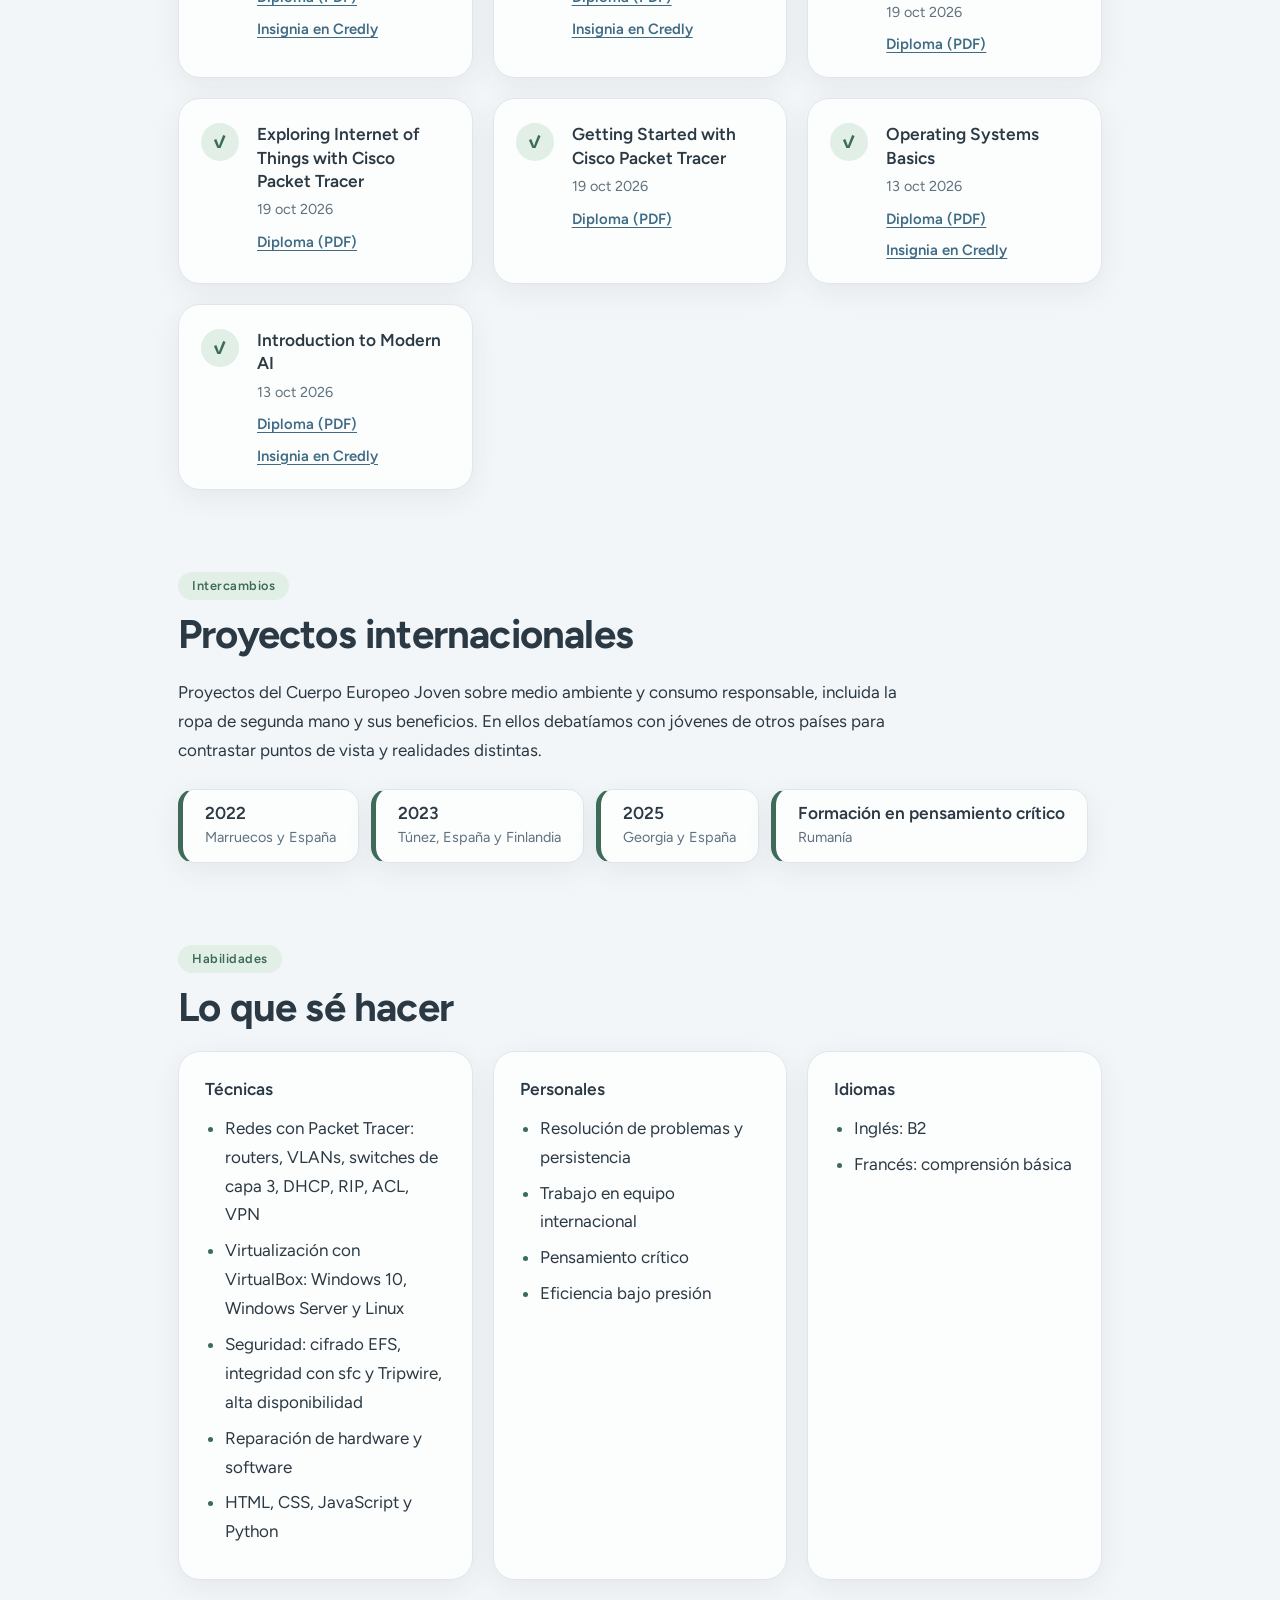
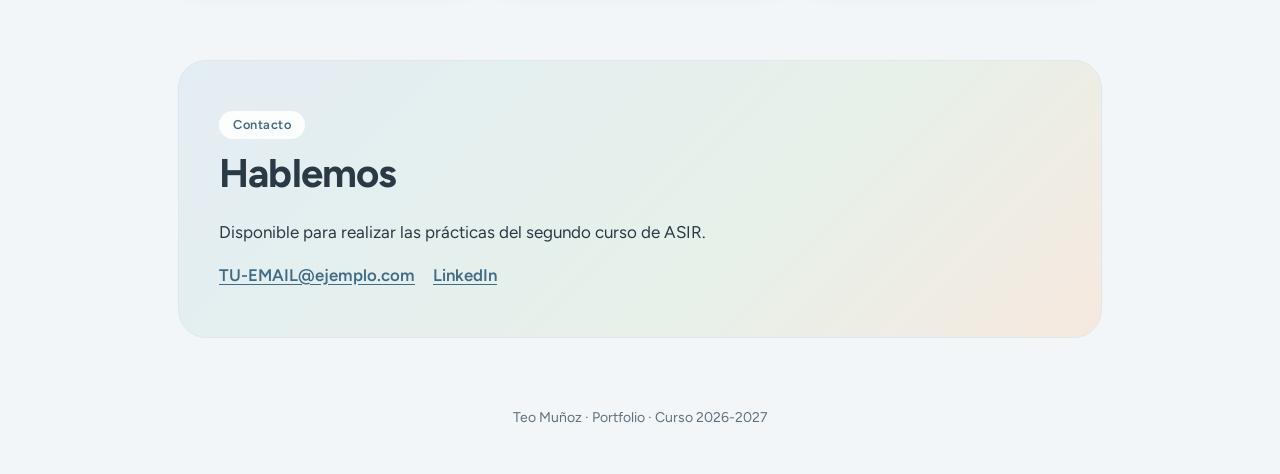
==== commit f574a2c8: "Add files via upload" ====
--- a/index.html
+++ b/index.html
@@ -17,39 +17,43 @@
 <div class="hero"><div class="wrap">
   <div>
     <p class="eyebrow">Portfolio · Prácticas ASIR</p>
-    <h1>Teo Muñoz Moreno</h1>
+    <h1>Teo Muñoz</h1>
     <p class="lead">Estudiante de Administración de Sistemas Informáticos en Red, en busca de prácticas en soporte técnico, sistemas y ciberseguridad.</p>
     <ul class="chips"><li>ASIR · 2º curso</li><li>Inglés B2</li><li>7 certificaciones Cisco</li><li>3 meses en Irlanda</li></ul>
     <div class="btns">
+      <!-- OPCIONAL: sube tu CV como cv.pdf. Si no quieres este botón, borra la línea siguiente -->
+      <a class="btn main" href="cv.pdf">Descargar CV</a>
       <a class="btn" href="#contacto">Contactar</a>
+      <!-- Descarga del portfolio en PDF: el archivo Portfolio-Teo-Munoz.pdf debe estar en la misma carpeta que index.html -->
+      <a class="btn" href="Portfolio-Teo-Munoz.pdf" download>Descargar portfolio (PDF)</a>
     </div>
   </div>
-  <div class="photo" aria-label="Foto de Teo Muñoz">TM<img src="foto.jpg" alt="Foto de Teo Muñoz" onerror="this.remove()"></div>
+  <!-- FOTO: guarda tu foto como img/foto.jpg. Mientras no exista se muestran las iniciales -->
+  <div class="photo" aria-label="Foto de Teo Muñoz">TM<img src="img/foto.jpg" alt="Foto de Teo Muñoz" onerror="this.remove()"></div>
 </div></div>
 
 <main class="wrap">
 <section id="sobre-mi">
   <p class="label">Sobre mí</p>
-  <p>Soy estudiante de segundo curso de ASIR, me apasiona resolver problemas informáticos, tanto de hardware como de software. Los sistemas operativos y la ciberseguridad son lo que más disfruto, mi objetivo es trabajar en soporte técnico y ciberseguridad, con la meta de especializarme.</p>
-  <p>Soy persistente: no paro hasta encontrar la causa de un problema para solucionarlo. He trabajado en un entorno real en el extranjero y he participado en proyectos internacionales, lo que me ha dado inglés de nivel B2, autonomía y capacidad de trabajar en equipo con personas de otras culturas.</p>
+  <h2>Me gusta resolver problemas hasta encontrar la causa</h2>
+  <p>Soy estudiante de segundo curso de ASIR y me apasiona resolver problemas informáticos, tanto de hardware como de software. Los sistemas operativos y la ciberseguridad son lo que más disfruto, y mi objetivo es trabajar en soporte técnico y ciberseguridad, con la meta de especializarme y, en el futuro, crear mi propia empresa.</p>
+  <p>Soy persistente: cuando un problema se resiste, no paro hasta encontrar la causa. He trabajado en un entorno real en el extranjero y he participado en proyectos internacionales, lo que me ha dado inglés de nivel B2, autonomía y capacidad de trabajar en equipo con personas de otras culturas.</p>
   <div class="edu">
     <div class="card"><h3>CFGS Administración de Sistemas Informáticos en Red</h3><p class="meta">Digitech FP · 2º curso</p></div>
     <div class="card"><h3>CFGM Sistemas Microinformáticos y Redes</h3><p class="meta">Formación previa</p></div>
   </div>
 </section>
 
-
 <section id="experiencia">
-  <p class="label">Experiencia profesional</p>
-  <h2>Experiencia internacional · Erasmus+</h2>
+  <p class="label">Experiencia</p>
+  <h2>Prácticas en el extranjero</h2>
   <div class="card">
     <h3>RepairIT · Cork, Irlanda</h3>
-    <p class="meta">Programa Erasmus+ · 2025 · 3 meses</p>
-    <p>Realicé prácticas en un servicio técnico especializado en la reparación y mantenimiento de dispositivos electrónicos, incluyendo smartphones, ordenadores, tablets e impresoras. Participé en tareas de diagnóstico y reparación de hardware y software, sustitución de pantallas y componentes, formateo de unidades de almacenamiento e instalación de sistemas operativos.</p>
-    <p>Desarrollé autonomía en la resolución de incidencias técnicas, precisión en las intervenciones y capacidad para trabajar bajo presión. Además, adquirí experiencia en la atención al cliente en inglés y mejoré mi adaptación a entornos profesionales internacionales.</p>
+    <p class="meta">Erasmus+ · 2025 · 3 meses</p>
+    <p>Prácticas en una tienda de reparación de móviles, ordenadores, tablets, impresoras y otros dispositivos. Realicé reparaciones de hardware y software: cambio de pantallas, traspaso de componentes entre móviles, formateo de discos duros e instalación de sistemas operativos.</p>
+    <p>Resolví varias reparaciones por mi cuenta, atendí a clientes en inglés y aprendí a trabajar con rapidez y precisión bajo presión.</p>
   </div>
 </section>
-
 
 <section id="proyectos">
   <p class="label">Proyectos</p>
@@ -113,7 +117,7 @@
 <section id="intercambios">
   <p class="label">Intercambios</p>
   <h2>Proyectos internacionales</h2>
-  <p>Proyectos del Cuerpo Europeo Joven sobre medio ambiente y consumo responsable. En ellos debatíamos con jóvenes de otros países para contrastar puntos de vista y realidades distintas.</p>
+  <p>Proyectos del Cuerpo Europeo Joven sobre medio ambiente y consumo responsable, incluida la ropa de segunda mano y sus beneficios. En ellos debatíamos con jóvenes de otros países para contrastar puntos de vista y realidades distintas.</p>
   <ul class="timeline">
     <li><h3>2022</h3><p class="meta">Marruecos y España</p></li>
     <li><h3>2023</h3><p class="meta">Túnez, España y Finlandia</p></li>
@@ -147,10 +151,11 @@
     <p class="label" style="color:var(--hero-accent)">Contacto</p>
     <h2>Hablemos</h2>
     <p>Disponible para realizar las prácticas del segundo curso de ASIR.</p>
-    <div class="links"><a href="mailto:teommjm@gmail.com">teommjm@gmail.com</a><a href="https://www.linkedin.com/in/teo-mu%C3%B1oz-moreno-25004b445/?isSelfProfile=true" target="_blank" rel="noopener">LinkedIn</a></div>
+    <!-- CAMBIA estos dos enlaces por tu email y tu LinkedIn (si no tienes LinkedIn, borra el segundo) -->
+    <div class="links"><a href="mailto:TU-EMAIL@ejemplo.com">TU-EMAIL@ejemplo.com</a><a href="https://www.linkedin.com/in/TU-PERFIL" target="_blank" rel="noopener">LinkedIn</a></div>
   </div>
 </section>
 </main>
 <footer>Teo Muñoz · Portfolio · Curso 2026-2027</footer>
 </body>
-</html>+</html>
--- a/style.css
+++ b/style.css
@@ -1,66 +1,102 @@
-:root{--bg:#f3f6f9;--surface:#fff;--ink:#0d1b2a;--muted:#55677a;--line:#d9e1e8;--accent:#0b6e99;--accent-soft:#e3f1f7;--navy:#0b1f33;--hero-ink:#eaf2f8;--hero-muted:#a9bfd1;--hero-accent:#5cc8e8;color-scheme:light dark}
-@media (prefers-color-scheme:dark){:root{--bg:#0c151d;--surface:#142029;--ink:#e8eff4;--muted:#9fb2c1;--line:#25353f;--accent:#5cc8e8;--accent-soft:#12303c}}
+@import url("https://fonts.googleapis.com/css2?family=Figtree:wght@400;500;600;700&display=swap");
+
+:root{
+  --bg:#f3f6f8; --surface:#fcfdfd; --ink:#2a3944; --muted:#5f717d; --line:#dfe7ec;
+  --accent:#3f6b84; --blue-soft:#e1ecf3; --sage:#3d6b57; --sage-soft:#e1efe7; --hero-accent:#3f6b84;
+  --hero-grad:linear-gradient(135deg,#e3edf4 0%,#e6f1ea 60%,#f6e9df 100%);
+  --shadow:0 8px 28px rgba(42,57,68,.07);
+  --font:"Figtree","IBM Plex Sans",system-ui,-apple-system,"Segoe UI",Arial,sans-serif;
+  color-scheme:light dark;
+}
+@media (prefers-color-scheme:dark){
+  :root{--bg:#161e25;--surface:#1d2730;--ink:#e4ebf0;--muted:#a2b2bd;--line:#2c3a45;
+        --accent:#8fb8d0;--blue-soft:#22323f;--sage:#9fd0b6;--sage-soft:#213a30;--hero-accent:#8fb8d0;
+        --hero-grad:linear-gradient(135deg,#1f2d3a 0%,#1e332d 60%,#2b2723 100%);--shadow:0 8px 28px rgba(0,0,0,.25)}
+}
 *{box-sizing:border-box}
-html{scroll-behavior:smooth;scroll-padding-top:70px}
-body{margin:0;background:var(--bg);color:var(--ink);font-family:"IBM Plex Sans",system-ui,-apple-system,"Segoe UI",Arial,sans-serif;font-size:17px;line-height:1.65}
-h1,h2,h3{font-family:"Manrope","IBM Plex Sans",system-ui,sans-serif}
-a{color:var(--accent)}
-a:focus-visible{outline:3px solid var(--hero-accent);outline-offset:3px}
-.wrap{max-width:980px;margin:0 auto;padding:0 24px}
-/* nav */
-.top{position:sticky;top:0;z-index:10;background:rgba(11,31,51,.94);backdrop-filter:blur(8px);border-bottom:1px solid rgba(255,255,255,.08)}
-.top nav{display:flex;flex-wrap:wrap;gap:4px 22px;padding:13px 0;font-size:15px}
-.top a{color:var(--hero-muted);text-decoration:none;font-weight:500}
-.top a:hover{color:#fff}
-/* hero */
-.hero{background:radial-gradient(1100px 420px at 85% -10%,#15476b 0%,transparent 60%),var(--navy);color:var(--hero-ink)}
-.hero .wrap{display:grid;grid-template-columns:1fr auto;gap:40px;align-items:center;padding-top:72px;padding-bottom:72px}
-.eyebrow{color:var(--hero-accent);font-weight:600;letter-spacing:.08em;text-transform:uppercase;font-size:.82rem;margin:0 0 14px}
-.hero h1{font-size:clamp(2.6rem,7vw,4.4rem);line-height:1.02;margin:0 0 18px;letter-spacing:-.03em;font-weight:800}
-.lead{font-size:1.2rem;color:var(--hero-muted);max-width:40ch;margin:0 0 26px}
+html{scroll-behavior:smooth;scroll-padding-top:84px}
+body{margin:0;background:var(--bg);color:var(--ink);font-family:var(--font);font-size:17px;line-height:1.7}
+h1,h2,h3{font-family:var(--font);color:var(--ink)}
+a{color:var(--accent);text-underline-offset:3px}
+a:hover{text-decoration-thickness:2px}
+a:focus-visible{outline:3px solid var(--accent);outline-offset:3px}
+.wrap{max-width:980px;margin:0 auto;padding:0 28px}
+
+/* menú flotante en forma de píldora */
+.top{position:sticky;top:12px;z-index:10;padding:0 12px}
+.top .wrap{padding:0}
+.top nav{display:flex;width:fit-content;max-width:100%;margin:0 auto;gap:2px;padding:6px;border-radius:999px;background:color-mix(in srgb,var(--surface) 88%,transparent);backdrop-filter:blur(12px);border:1px solid var(--line);box-shadow:var(--shadow);font-size:.9rem;font-weight:500}
+.top a{color:var(--muted);text-decoration:none;padding:7px 15px;border-radius:999px;white-space:nowrap;transition:background .2s ease,color .2s ease}
+.top a:hover{background:var(--blue-soft);color:var(--accent)}
+
+/* cabecera en tarjeta suave */
+.hero .wrap{display:grid;grid-template-columns:1fr auto;gap:48px;align-items:center;width:min(924px,calc(100% - 32px));max-width:none;margin:28px auto 0;padding:56px;border-radius:32px;background:var(--hero-grad);border:1px solid var(--line)}
+.eyebrow{display:inline-block;background:var(--surface);color:var(--accent);font-weight:600;font-size:.8rem;letter-spacing:.04em;padding:4px 14px;border-radius:999px;margin:0 0 18px}
+.hero h1{font-size:clamp(2.5rem,6.5vw,4.2rem);line-height:1.04;margin:0 0 16px;letter-spacing:-.025em;font-weight:700}
+.lead{font-size:1.15rem;color:var(--muted);max-width:42ch;margin:0 0 22px}
 .chips{display:flex;flex-wrap:wrap;gap:8px;margin:0 0 28px;padding:0;list-style:none}
-.chips li{border:1px solid rgba(255,255,255,.2);border-radius:999px;padding:4px 14px;font-size:.9rem;color:var(--hero-ink)}
+.chips li{background:color-mix(in srgb,var(--surface) 75%,transparent);border-radius:999px;padding:4px 14px;font-size:.86rem;font-weight:500;color:var(--ink)}
 .btns{display:flex;flex-wrap:wrap;gap:12px}
-.btn{display:inline-block;padding:12px 22px;border-radius:8px;font-weight:600;text-decoration:none;border:2px solid var(--hero-accent);color:var(--hero-accent)}
-.btn.main{background:var(--hero-accent);color:var(--navy)}
-.btn:hover{filter:brightness(1.1)}
-.photo{position:relative;width:240px;height:240px;border-radius:28px;overflow:hidden;background:#15476b;border:3px solid rgba(92,200,232,.55);box-shadow:0 18px 50px rgba(0,0,0,.35);display:grid;place-items:center;font:800 4rem "Manrope",sans-serif;color:var(--hero-accent)}
+.btn{display:inline-block;padding:12px 26px;border-radius:999px;font-weight:600;text-decoration:none;border:2px solid var(--accent);color:var(--accent);background:transparent;transition:transform .2s ease,box-shadow .2s ease}
+.btn.main{background:var(--accent);color:var(--surface)}
+.btn:hover{transform:translateY(-2px);box-shadow:var(--shadow)}
+.photo{position:relative;width:220px;height:250px;border-radius:30px;background:var(--surface);border:6px solid var(--surface);box-shadow:var(--shadow);display:grid;place-items:center;font:700 3.4rem var(--font);color:var(--accent);overflow:hidden}
 .photo img{position:absolute;inset:0;width:100%;height:100%;object-fit:cover}
-/* sections */
-section{padding:64px 0 8px}
-.label{color:var(--accent);font-weight:600;letter-spacing:.08em;text-transform:uppercase;font-size:.8rem;margin:0 0 6px}
-h2{font-size:clamp(1.7rem,4vw,2.2rem);margin:0 0 22px;letter-spacing:-.02em;line-height:1.15}
-h3{font-size:1.1rem;margin:0 0 4px;line-height:1.3}
-p{margin:0 0 14px;max-width:70ch}
-.meta{color:var(--muted);font-size:.92rem;margin:0 0 8px}
-.card{background:var(--surface);border:1px solid var(--line);border-radius:14px;padding:22px}
-.grid{display:grid;grid-template-columns:repeat(auto-fit,minmax(270px,1fr));gap:16px}
-.cert{border-top:4px solid var(--accent);padding:18px 20px}
-.cert h3{font-size:1rem;min-height:2.6em}
-.links{display:flex;flex-wrap:wrap;gap:6px 16px;font-weight:600;font-size:.94rem}
-.edu{display:grid;grid-template-columns:repeat(auto-fit,minmax(280px,1fr));gap:16px;margin-top:22px}
-.timeline{list-style:none;margin:0;padding:0 0 0 26px;border-left:2px solid var(--line)}
-.timeline li{position:relative;padding:0 0 22px 8px}
-.timeline li::before{content:"";position:absolute;left:-34px;top:6px;width:14px;height:14px;border-radius:50%;background:var(--accent);border:3px solid var(--bg)}
+
+/* secciones */
+section{padding:76px 0 4px}
+.label{display:inline-block;background:var(--sage-soft);color:var(--sage);font-weight:600;font-size:.8rem;letter-spacing:.04em;padding:3px 14px;border-radius:999px;margin:0 0 12px}
+h2{font-size:clamp(1.8rem,4.2vw,2.5rem);line-height:1.12;margin:0 0 22px;letter-spacing:-.02em;font-weight:700;max-width:24ch}
+h3{font-size:1.08rem;margin:0 0 4px;line-height:1.35;font-weight:600}
+p{margin:0 0 14px;max-width:68ch}
+.meta{color:var(--muted);font-size:.9rem;margin:0 0 8px}
+
+/* tarjetas */
+.card{position:relative;background:var(--surface);border:1px solid var(--line);border-radius:22px;padding:26px;box-shadow:var(--shadow);transition:transform .2s ease}
+.card:hover{transform:translateY(-3px)}
+.grid{display:grid;grid-template-columns:repeat(auto-fit,minmax(280px,1fr));gap:20px;margin-top:6px}
+.edu{display:grid;grid-template-columns:repeat(auto-fit,minmax(290px,1fr));gap:20px;margin-top:26px}
+.cert{padding:24px 22px 20px 78px}
+.cert::before{content:"\2713";position:absolute;left:22px;top:24px;width:38px;height:38px;border-radius:50%;background:var(--sage-soft);color:var(--sage);display:grid;place-items:center;font-weight:700}
+.links{display:flex;flex-wrap:wrap;gap:6px 18px;font-weight:600;font-size:.93rem}
+.proj h3{font-size:1.2rem;margin-bottom:10px}
+.featured{padding:34px;margin:6px 0 20px;background:linear-gradient(135deg,var(--blue-soft),var(--sage-soft));border-color:transparent}
+.tags{display:flex;flex-wrap:wrap;gap:6px;list-style:none;margin:0 0 16px;padding:0}
+.tags li{background:var(--blue-soft);color:var(--accent);padding:2px 12px;border-radius:999px;font-size:.78rem;font-weight:600}
+.featured .tags li{background:var(--surface)}
+code{background:var(--blue-soft);color:var(--accent);padding:1px 7px;border-radius:6px;font-size:.88em}
+.featured code{background:var(--surface)}
+
+/* intercambios: píldoras */
+.timeline{display:flex;flex-wrap:wrap;gap:12px;list-style:none;margin:24px 0 0;padding:0}
+.timeline li{background:var(--surface);border:1px solid var(--line);border-left:5px solid var(--sage);border-radius:16px;padding:12px 22px;box-shadow:var(--shadow)}
 .timeline h3{margin:0}
-.cols{display:grid;grid-template-columns:repeat(auto-fit,minmax(250px,1fr));gap:16px}
-ul.plain{margin:10px 0 0;padding-left:20px}
-ul.plain li{margin-bottom:6px}
-.contact{background:var(--navy);color:var(--hero-ink);border-radius:18px;padding:36px;margin-top:8px}
-.contact p{color:var(--hero-muted)}
-.contact a{color:var(--hero-accent)}
-footer{padding:44px 0 40px;color:var(--muted);font-size:.9rem;text-align:center}
-@media (max-width:720px){.hero .wrap{grid-template-columns:1fr;padding-top:48px;padding-bottom:52px}.photo{order:-1;width:170px;height:170px;font-size:3rem}}
-@media (prefers-reduced-motion:reduce){html{scroll-behavior:auto}}
+.timeline .meta{margin:0}
 
-/* proyectos */
-.proj h3{font-size:1.15rem;margin-bottom:10px}
-.proj .links{margin-top:6px}
-.featured{border-left:5px solid var(--accent);padding:28px;margin-bottom:16px;background:linear-gradient(135deg,var(--surface),var(--accent-soft))}
-.tags{display:flex;flex-wrap:wrap;gap:6px;list-style:none;margin:0 0 14px;padding:0}
-.tags li{background:var(--accent-soft);color:var(--accent);border-radius:999px;padding:2px 12px;font-size:.82rem;font-weight:600}
-.featured .tags li{background:var(--surface)}
-code{background:var(--accent-soft);padding:1px 6px;border-radius:5px;font-size:.88em}
-.card{transition:transform .15s ease,box-shadow .15s ease}
-.card:hover{transform:translateY(-2px);box-shadow:0 10px 28px rgba(11,31,51,.12)}
-@media (prefers-reduced-motion:reduce){.card{transition:none}.card:hover{transform:none}}
+/* habilidades */
+.cols{display:grid;grid-template-columns:repeat(auto-fit,minmax(260px,1fr));gap:20px}
+ul.plain{margin:12px 0 0;padding-left:20px}
+ul.plain li{margin-bottom:7px}
+ul.plain li::marker{color:var(--sage)}
+
+/* contacto */
+.contact{background:var(--hero-grad);border:1px solid var(--line);border-radius:28px;padding:48px 40px}
+.contact .label{background:var(--surface)}
+.contact .links{font-size:1.05rem}
+
+footer{padding:64px 0 44px;color:var(--muted);font-size:.88rem;text-align:center}
+
+@media (max-width:760px){
+  .hero .wrap{grid-template-columns:1fr;gap:28px;padding:30px 24px;border-radius:26px}
+  .photo{order:-1;width:150px;height:170px;font-size:2.6rem;border-radius:24px}
+  section{padding-top:56px}
+  .top nav{overflow-x:auto;justify-content:flex-start}
+  .cert{padding-left:72px}
+  .featured{padding:26px 22px}
+  .contact{padding:32px 24px}
+}
+@media (prefers-reduced-motion:reduce){
+  html{scroll-behavior:auto}
+  .card,.btn,.top a{transition:none}
+  .card:hover,.btn:hover{transform:none}
+}
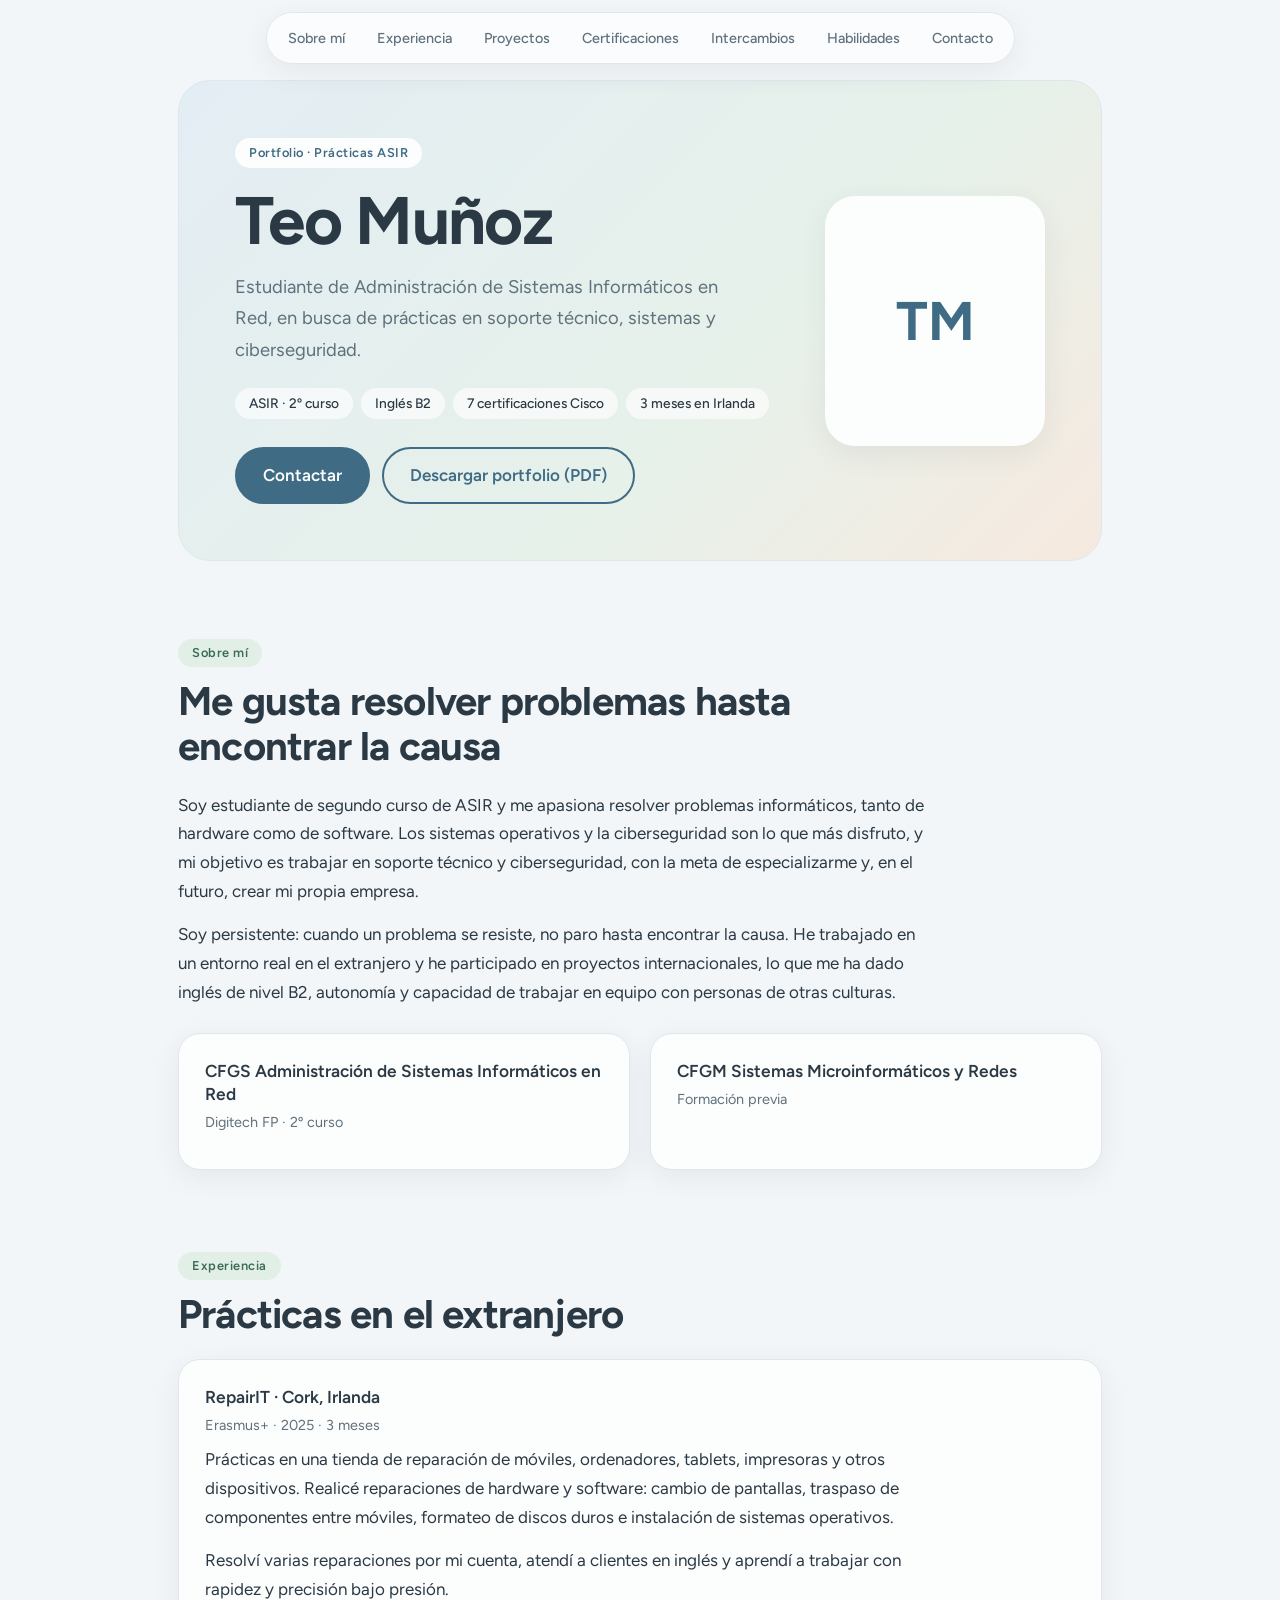
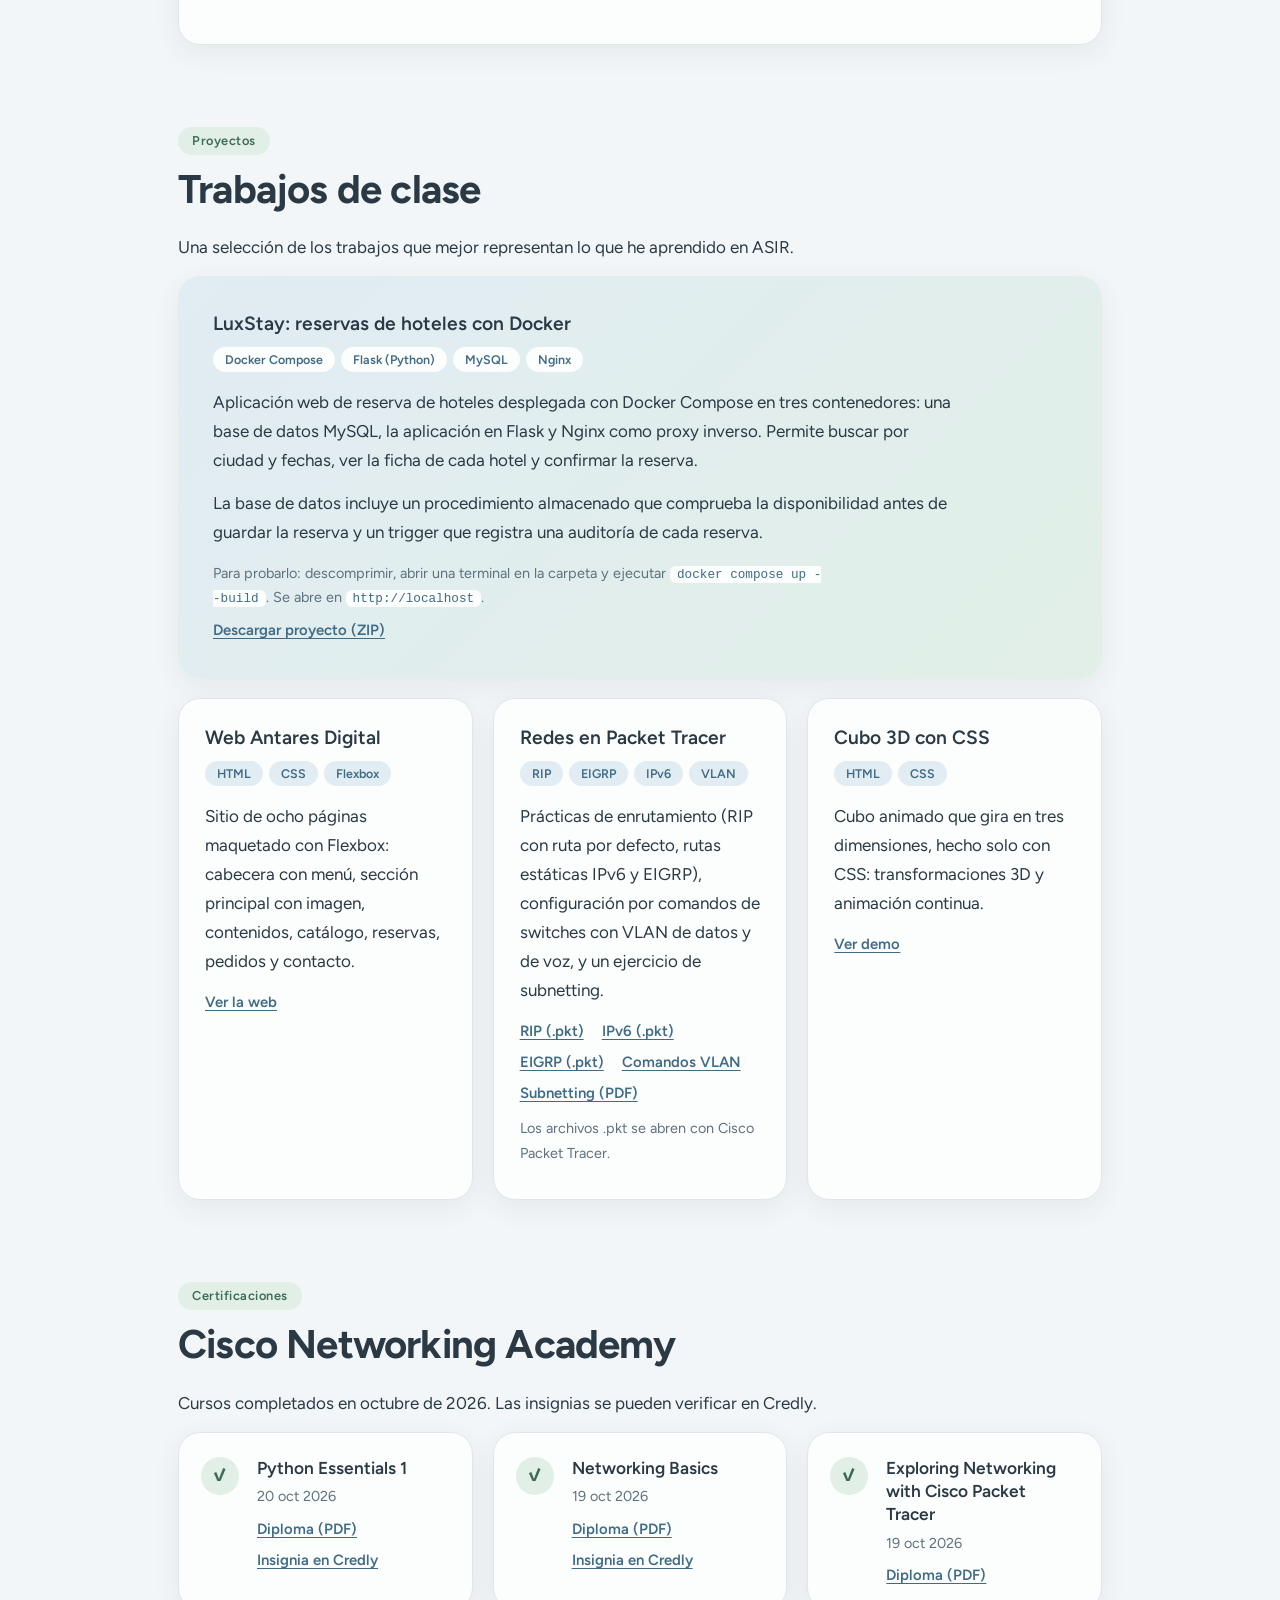
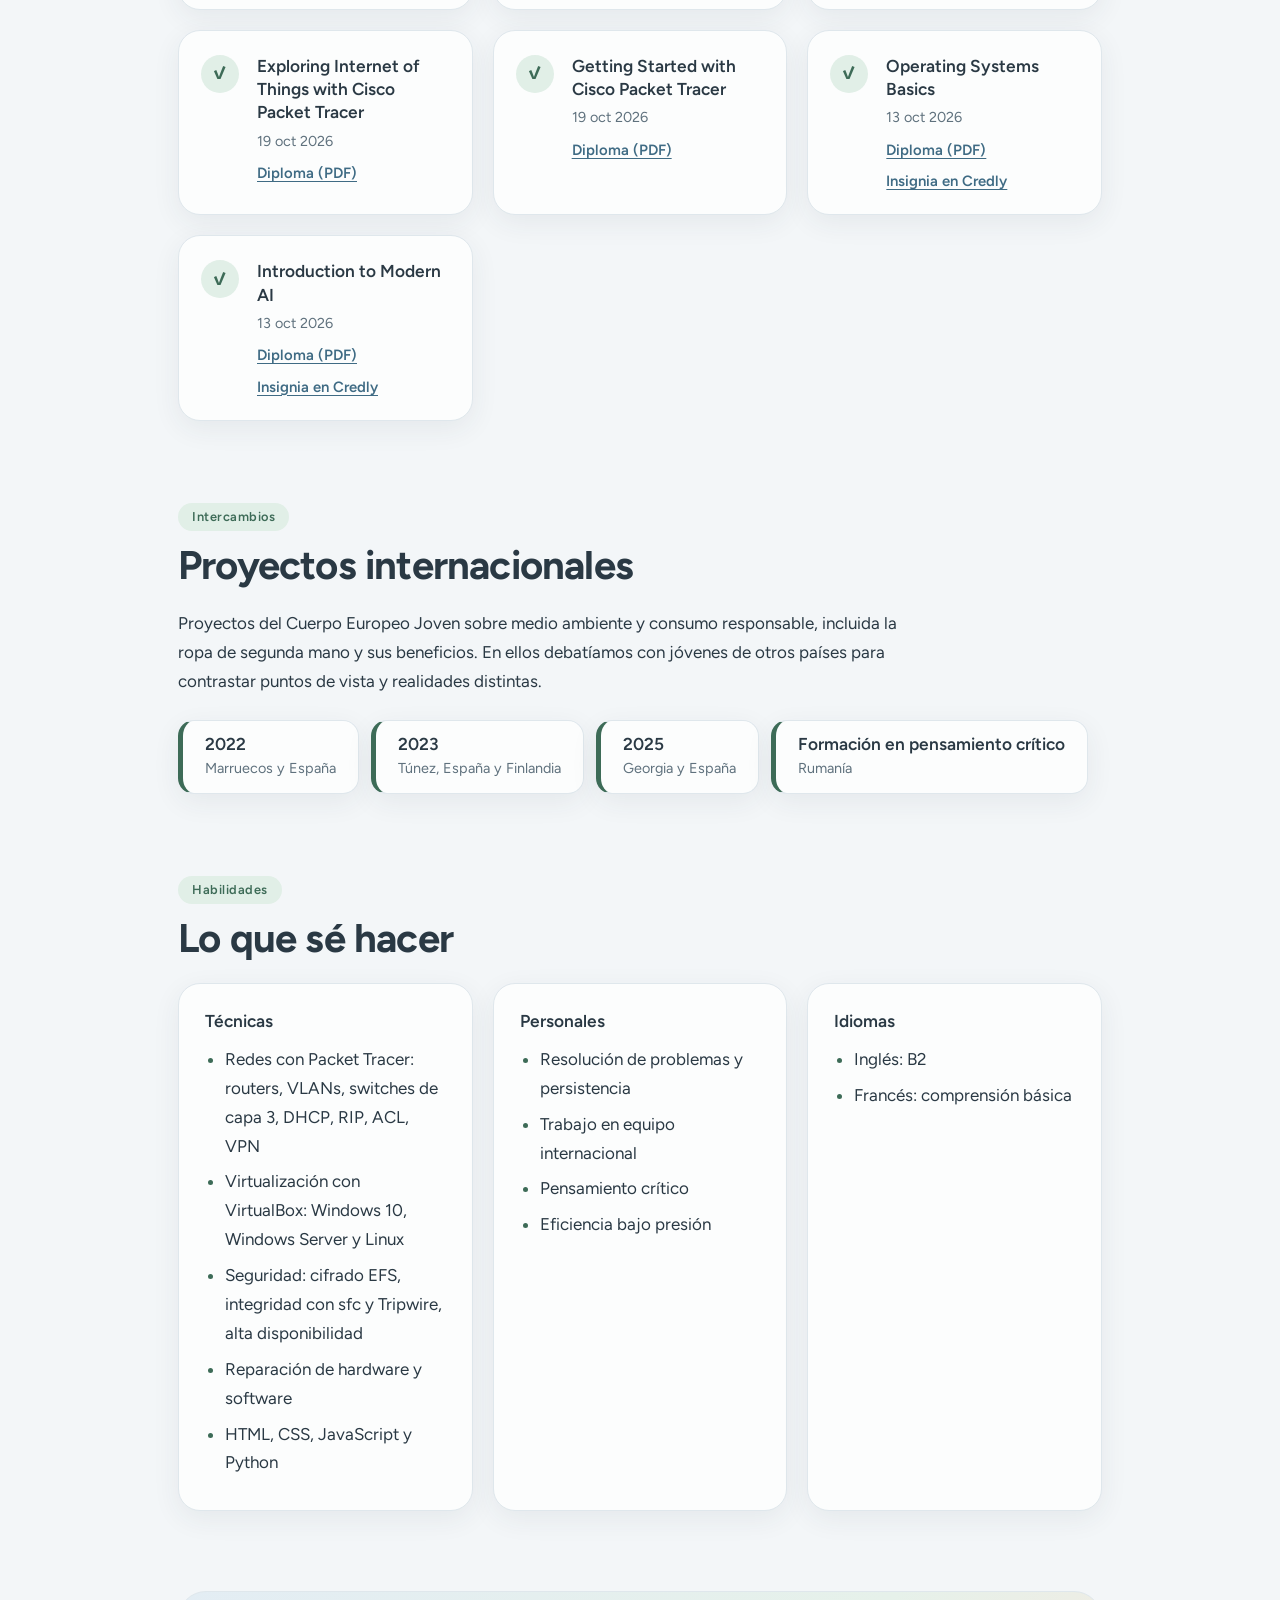
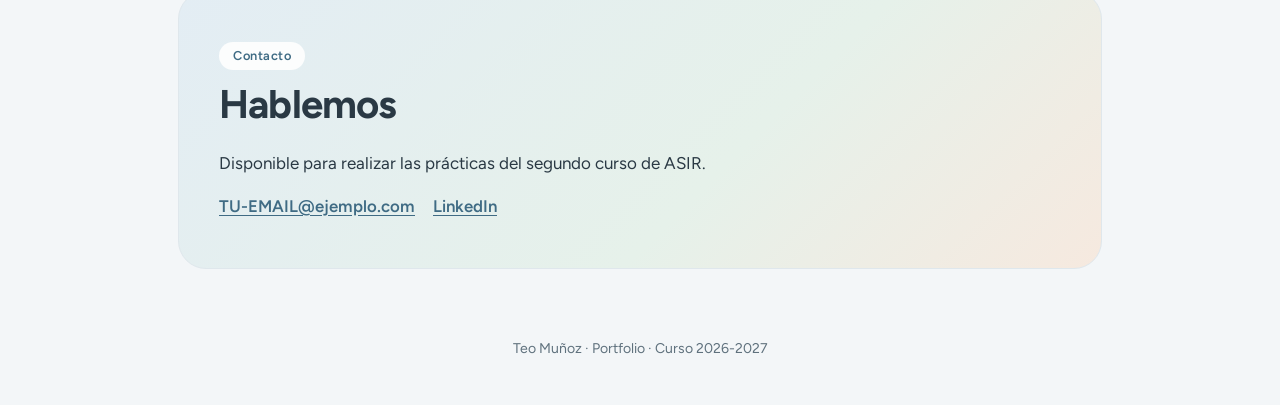
==== commit 5549883a: "Add files via upload" ====
--- a/index.html
+++ b/index.html
@@ -21,10 +21,7 @@
     <p class="lead">Estudiante de Administración de Sistemas Informáticos en Red, en busca de prácticas en soporte técnico, sistemas y ciberseguridad.</p>
     <ul class="chips"><li>ASIR · 2º curso</li><li>Inglés B2</li><li>7 certificaciones Cisco</li><li>3 meses en Irlanda</li></ul>
     <div class="btns">
-      <!-- OPCIONAL: sube tu CV como cv.pdf. Si no quieres este botón, borra la línea siguiente -->
-      <a class="btn main" href="cv.pdf">Descargar CV</a>
-      <a class="btn" href="#contacto">Contactar</a>
-      <!-- Descarga del portfolio en PDF: el archivo Portfolio-Teo-Munoz.pdf debe estar en la misma carpeta que index.html -->
+      <a class="btn main" href="#contacto">Contactar</a>
       <a class="btn" href="Portfolio-Teo-Munoz.pdf" download>Descargar portfolio (PDF)</a>
     </div>
   </div>
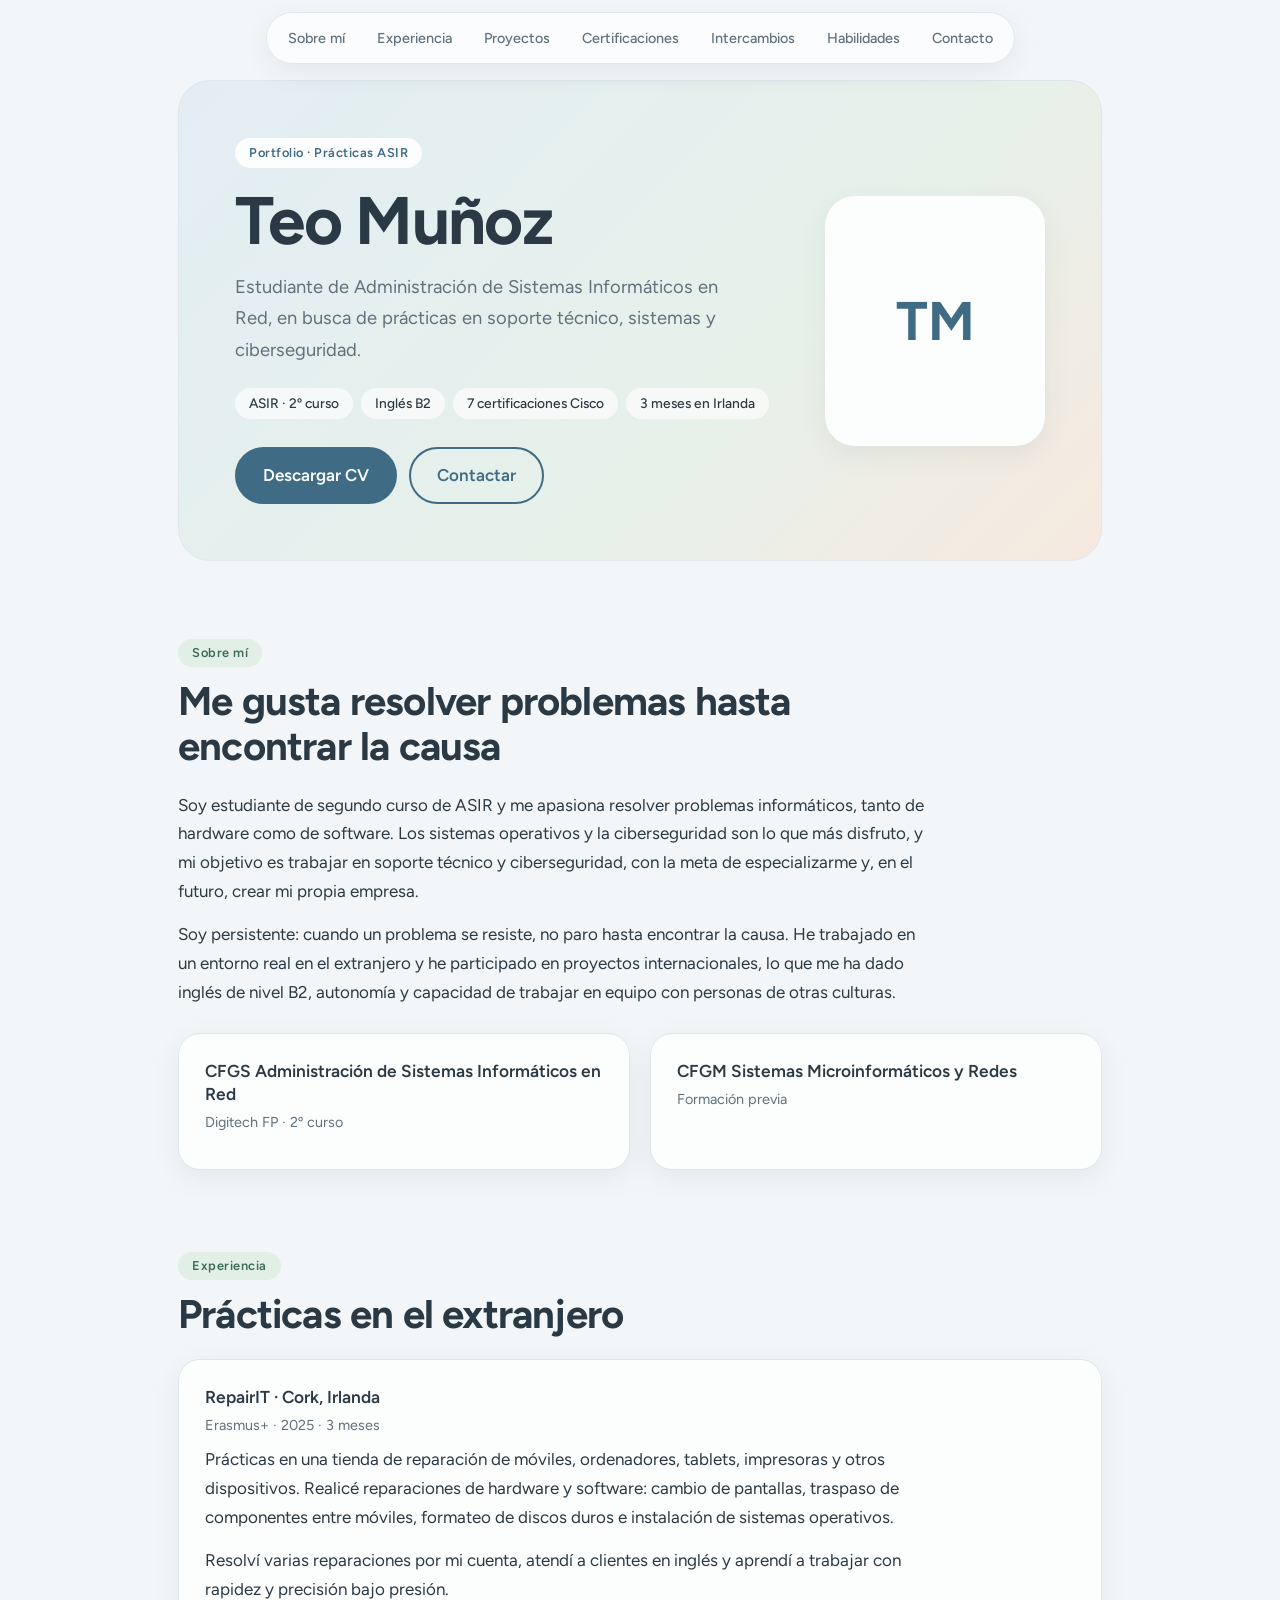
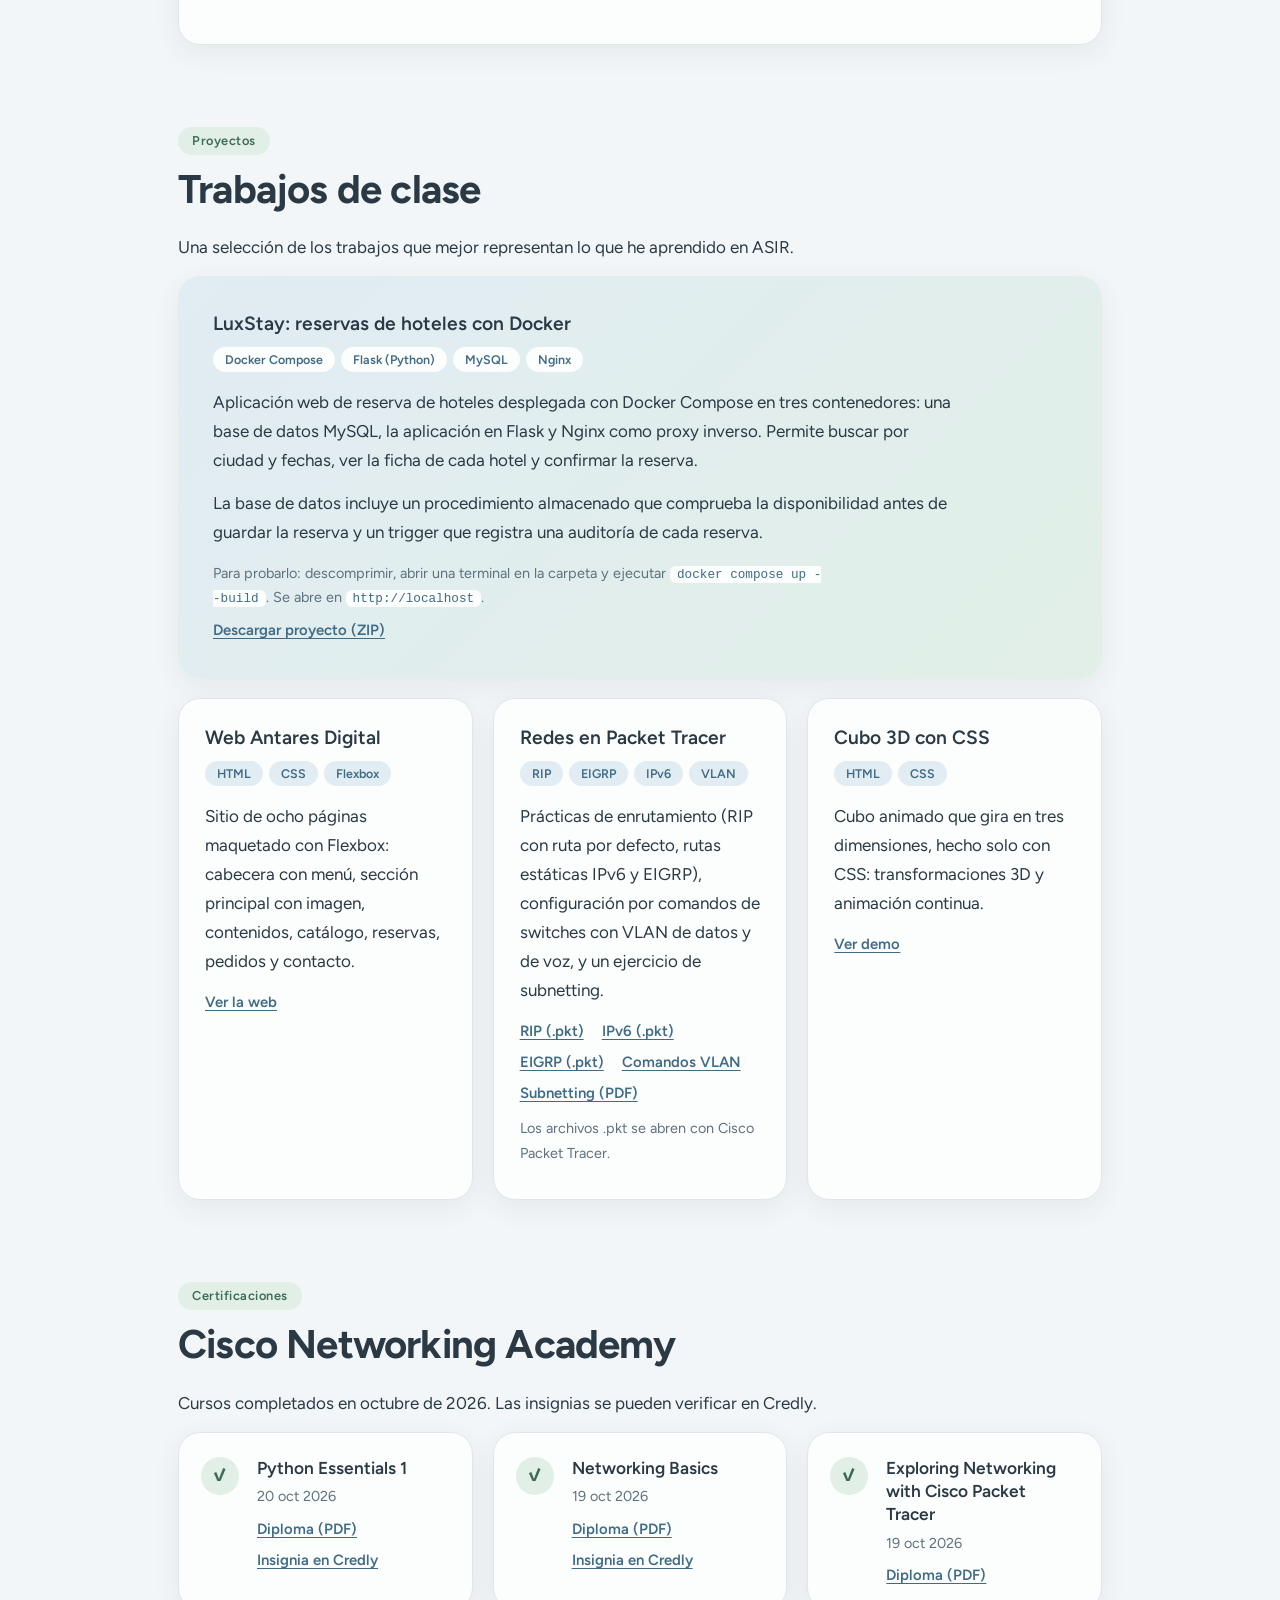
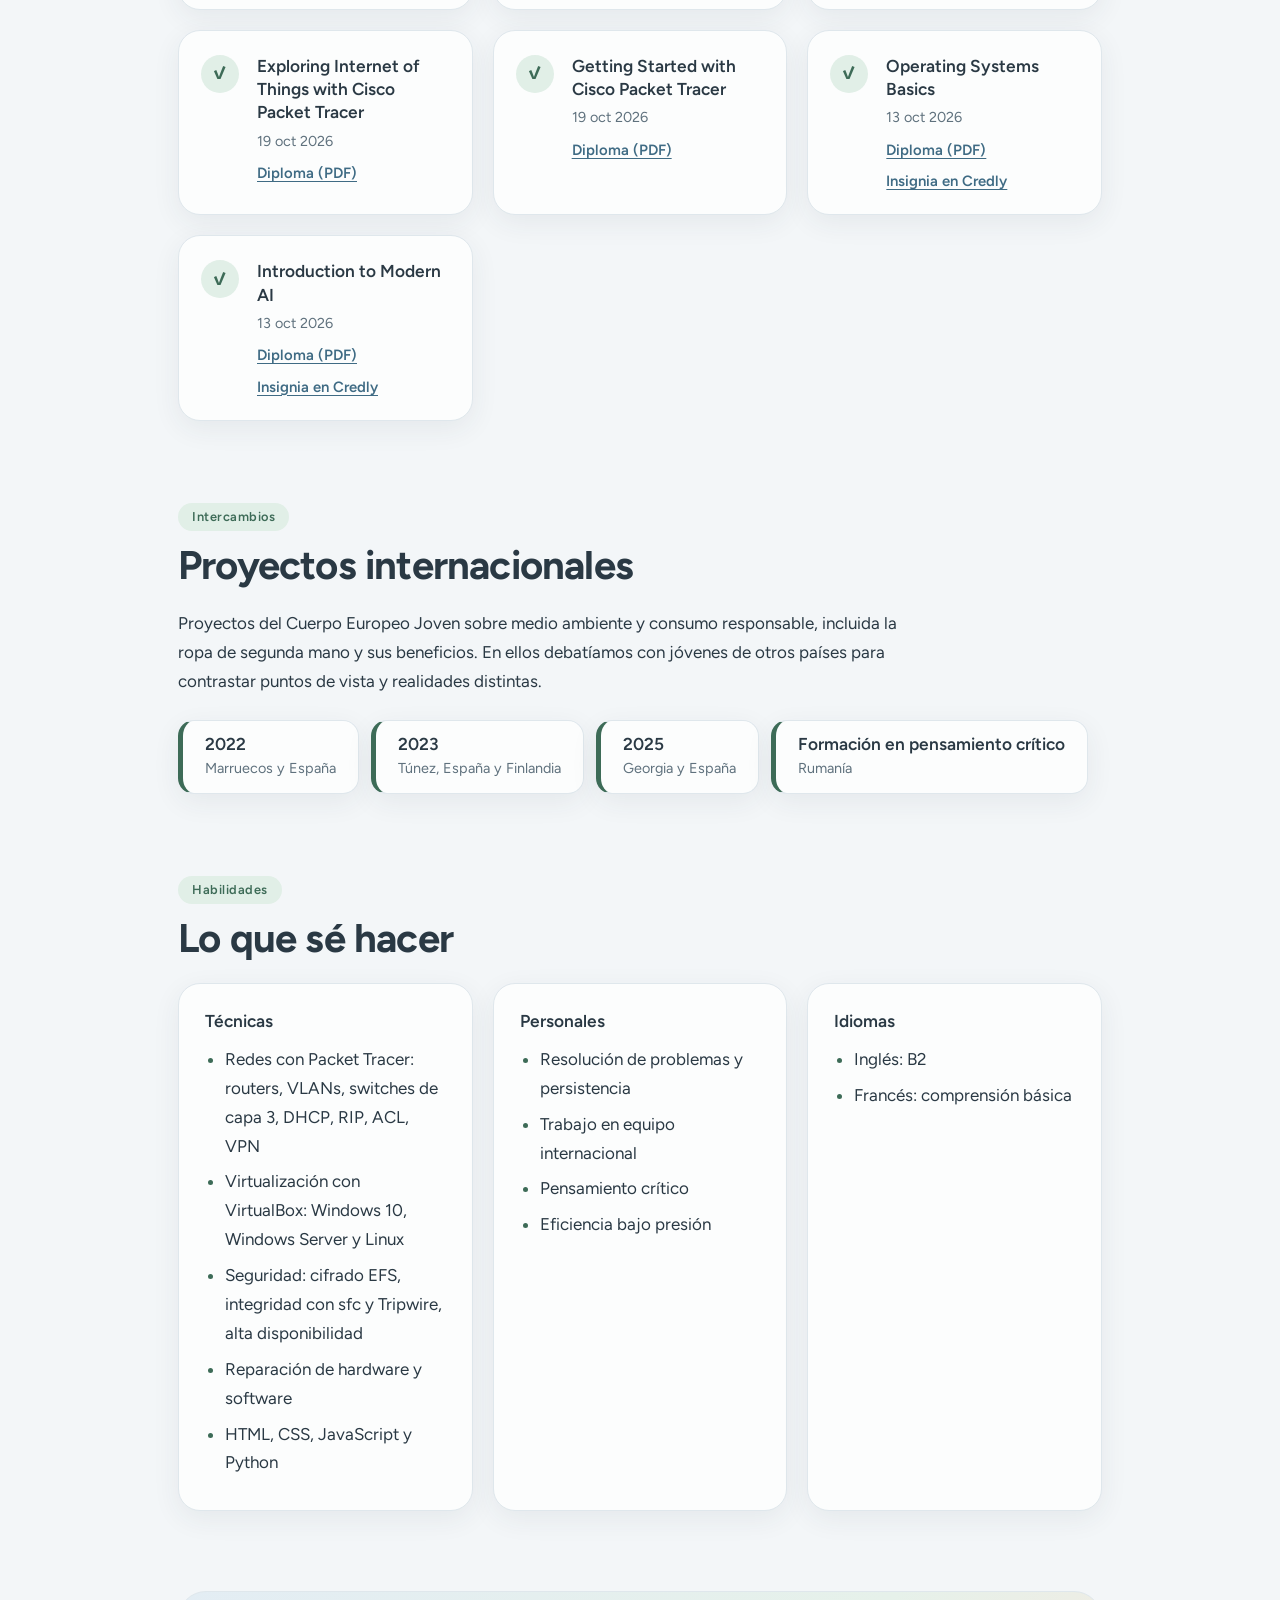
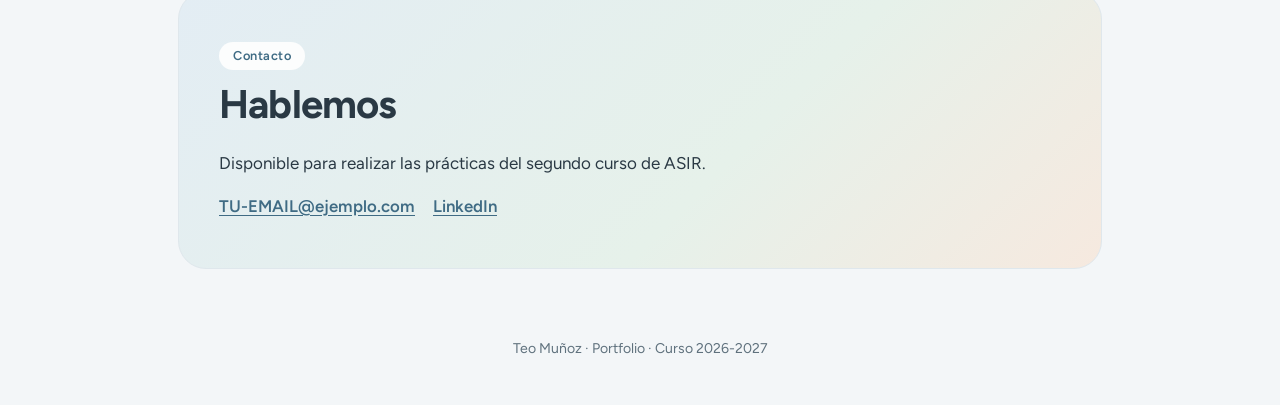
==== commit 34bdace3: "Add files via upload" ====
--- a/index.html
+++ b/index.html
@@ -21,8 +21,9 @@
     <p class="lead">Estudiante de Administración de Sistemas Informáticos en Red, en busca de prácticas en soporte técnico, sistemas y ciberseguridad.</p>
     <ul class="chips"><li>ASIR · 2º curso</li><li>Inglés B2</li><li>7 certificaciones Cisco</li><li>3 meses en Irlanda</li></ul>
     <div class="btns">
-      <a class="btn main" href="#contacto">Contactar</a>
-      <a class="btn" href="Portfolio-Teo-Munoz.pdf" download>Descargar portfolio (PDF)</a>
+      <!-- OPCIONAL: sube tu CV como cv.pdf. Si no quieres este botón, borra la línea siguiente -->
+      <a class="btn main" href="cv.pdf">Descargar CV</a>
+      <a class="btn" href="#contacto">Contactar</a>
     </div>
   </div>
   <!-- FOTO: guarda tu foto como img/foto.jpg. Mientras no exista se muestran las iniciales -->
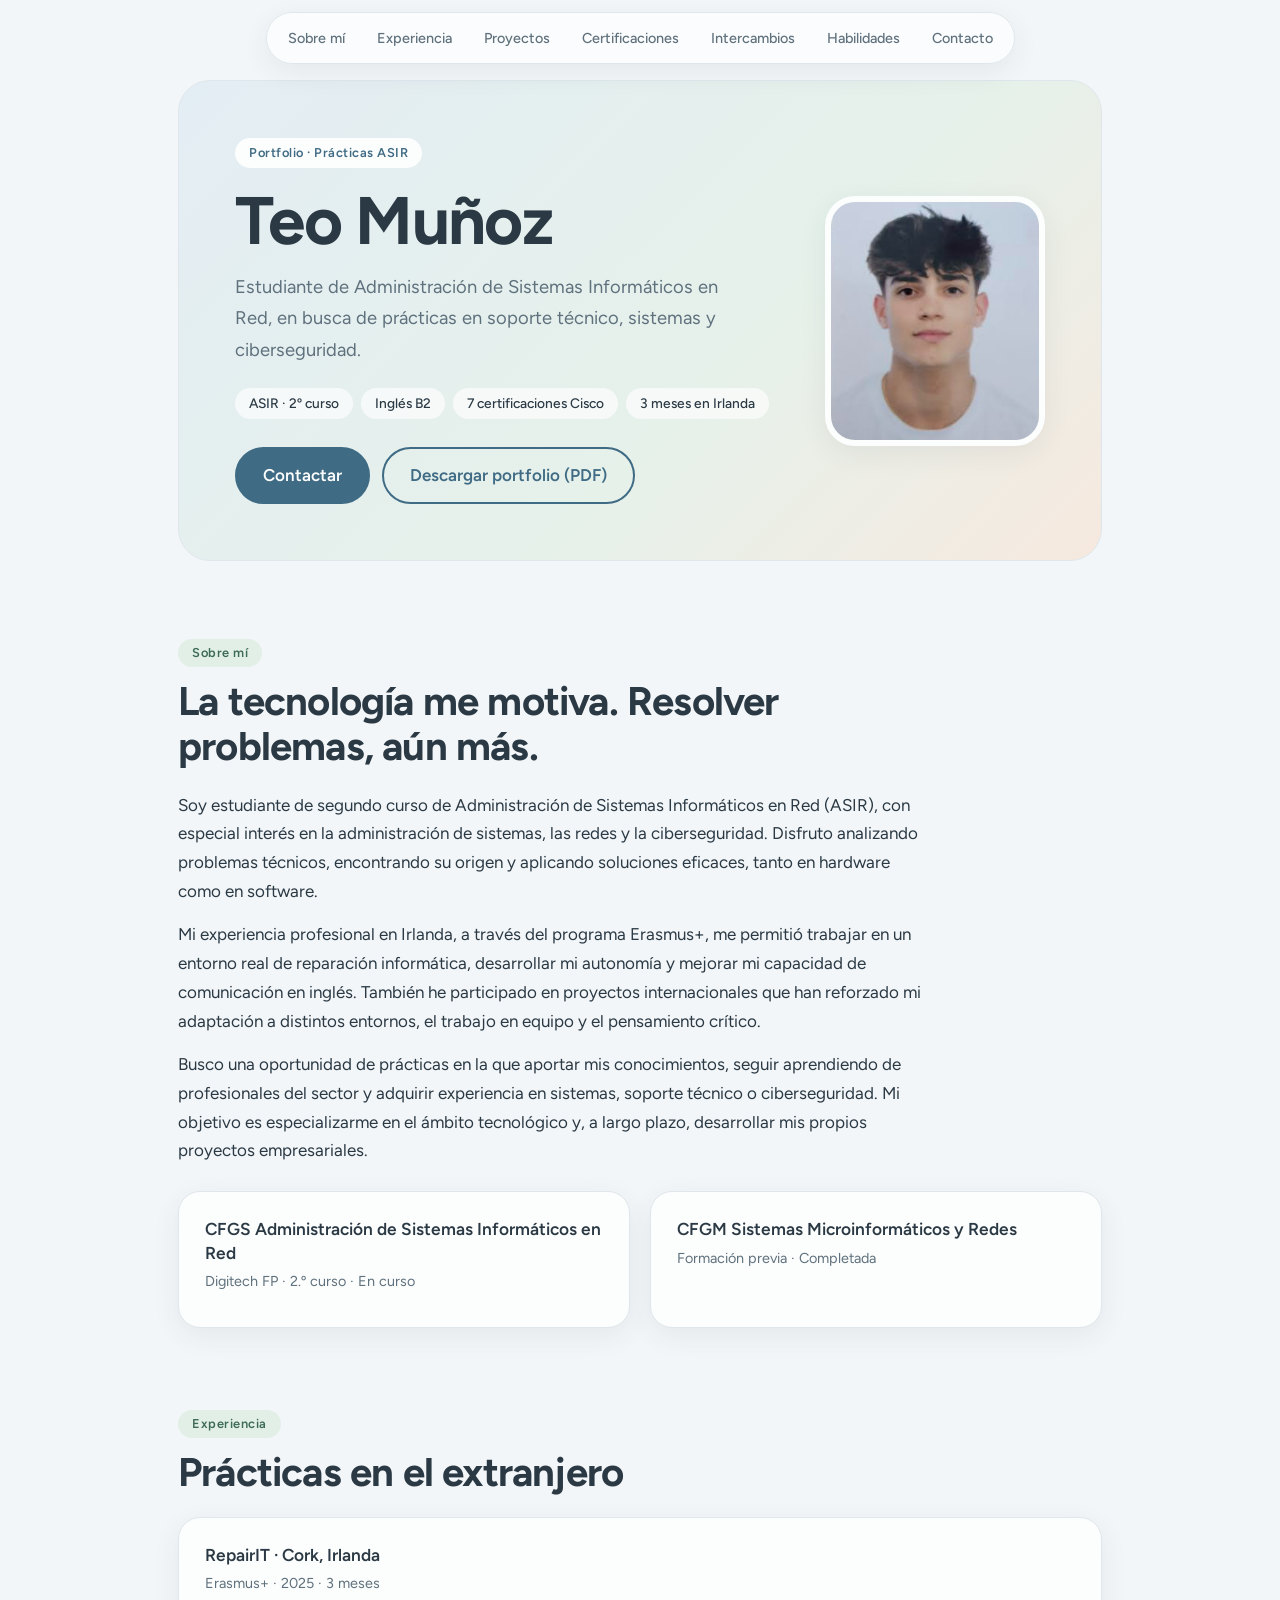
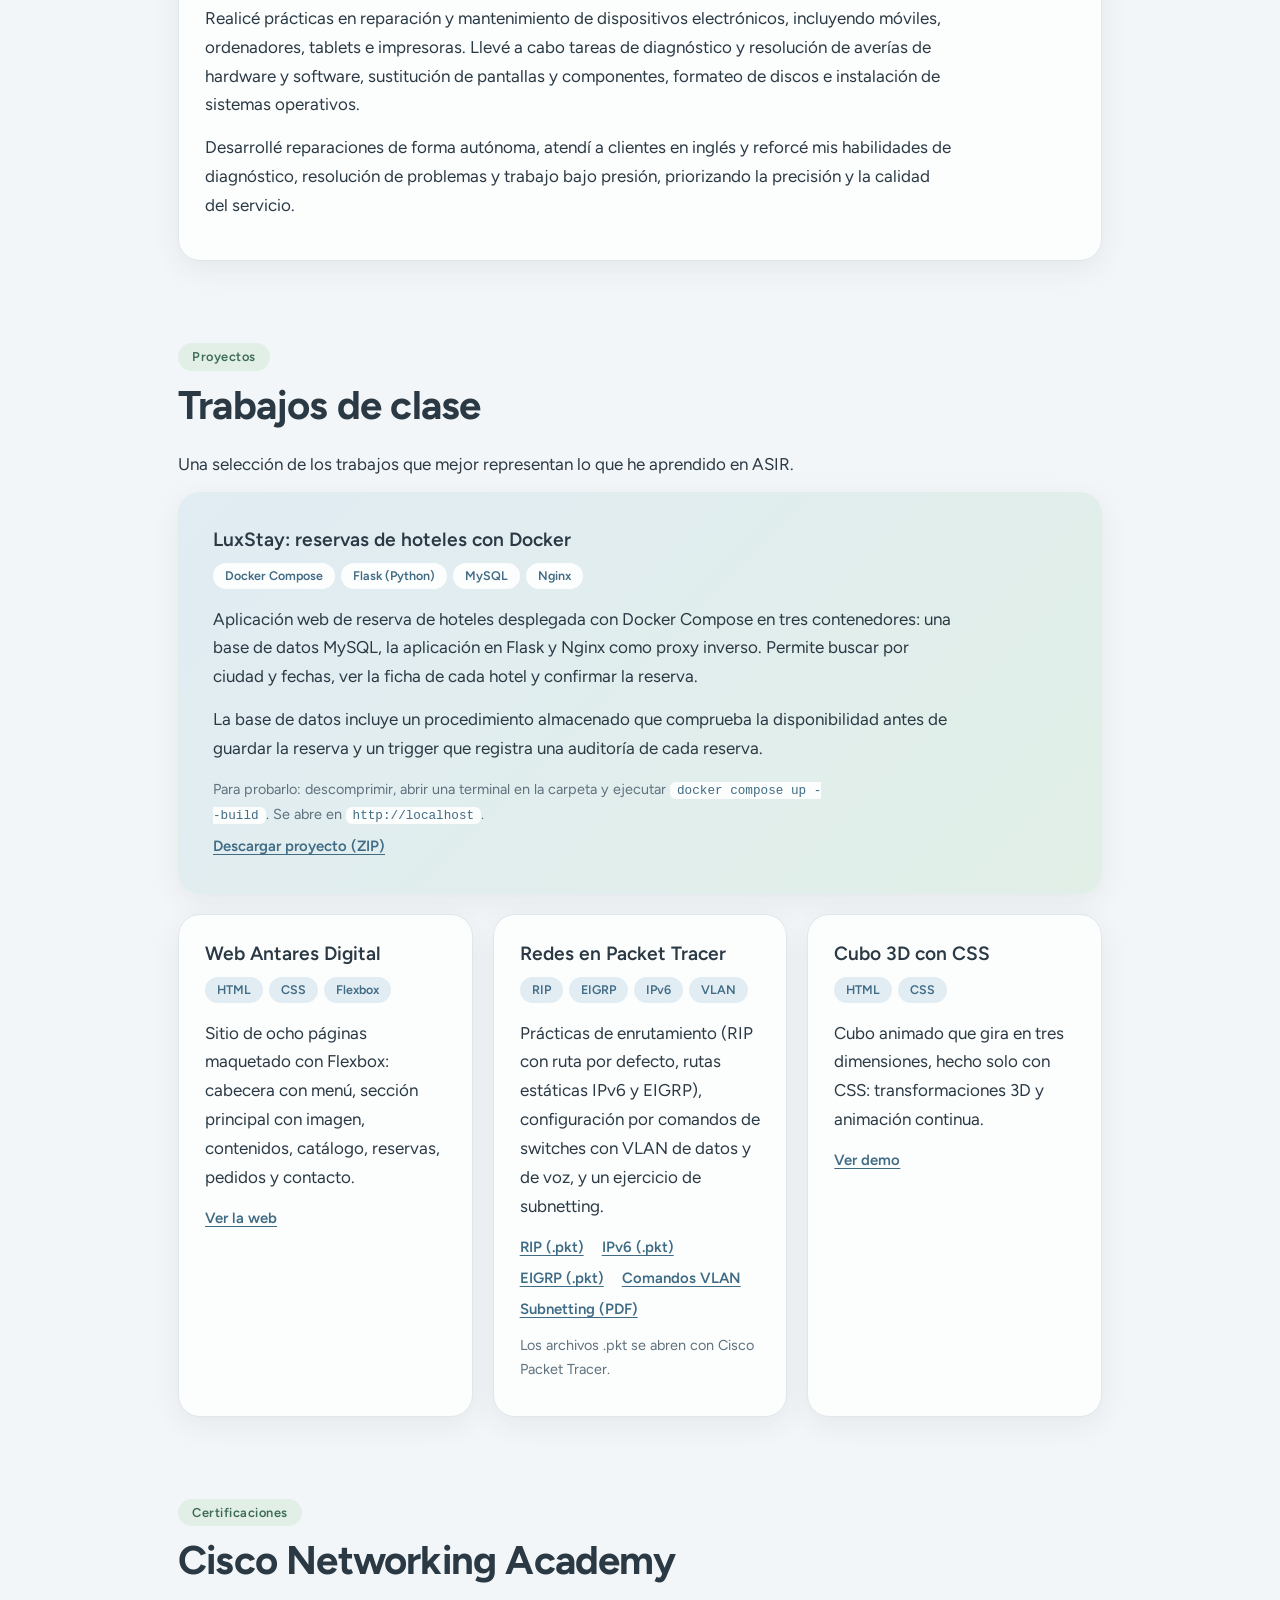
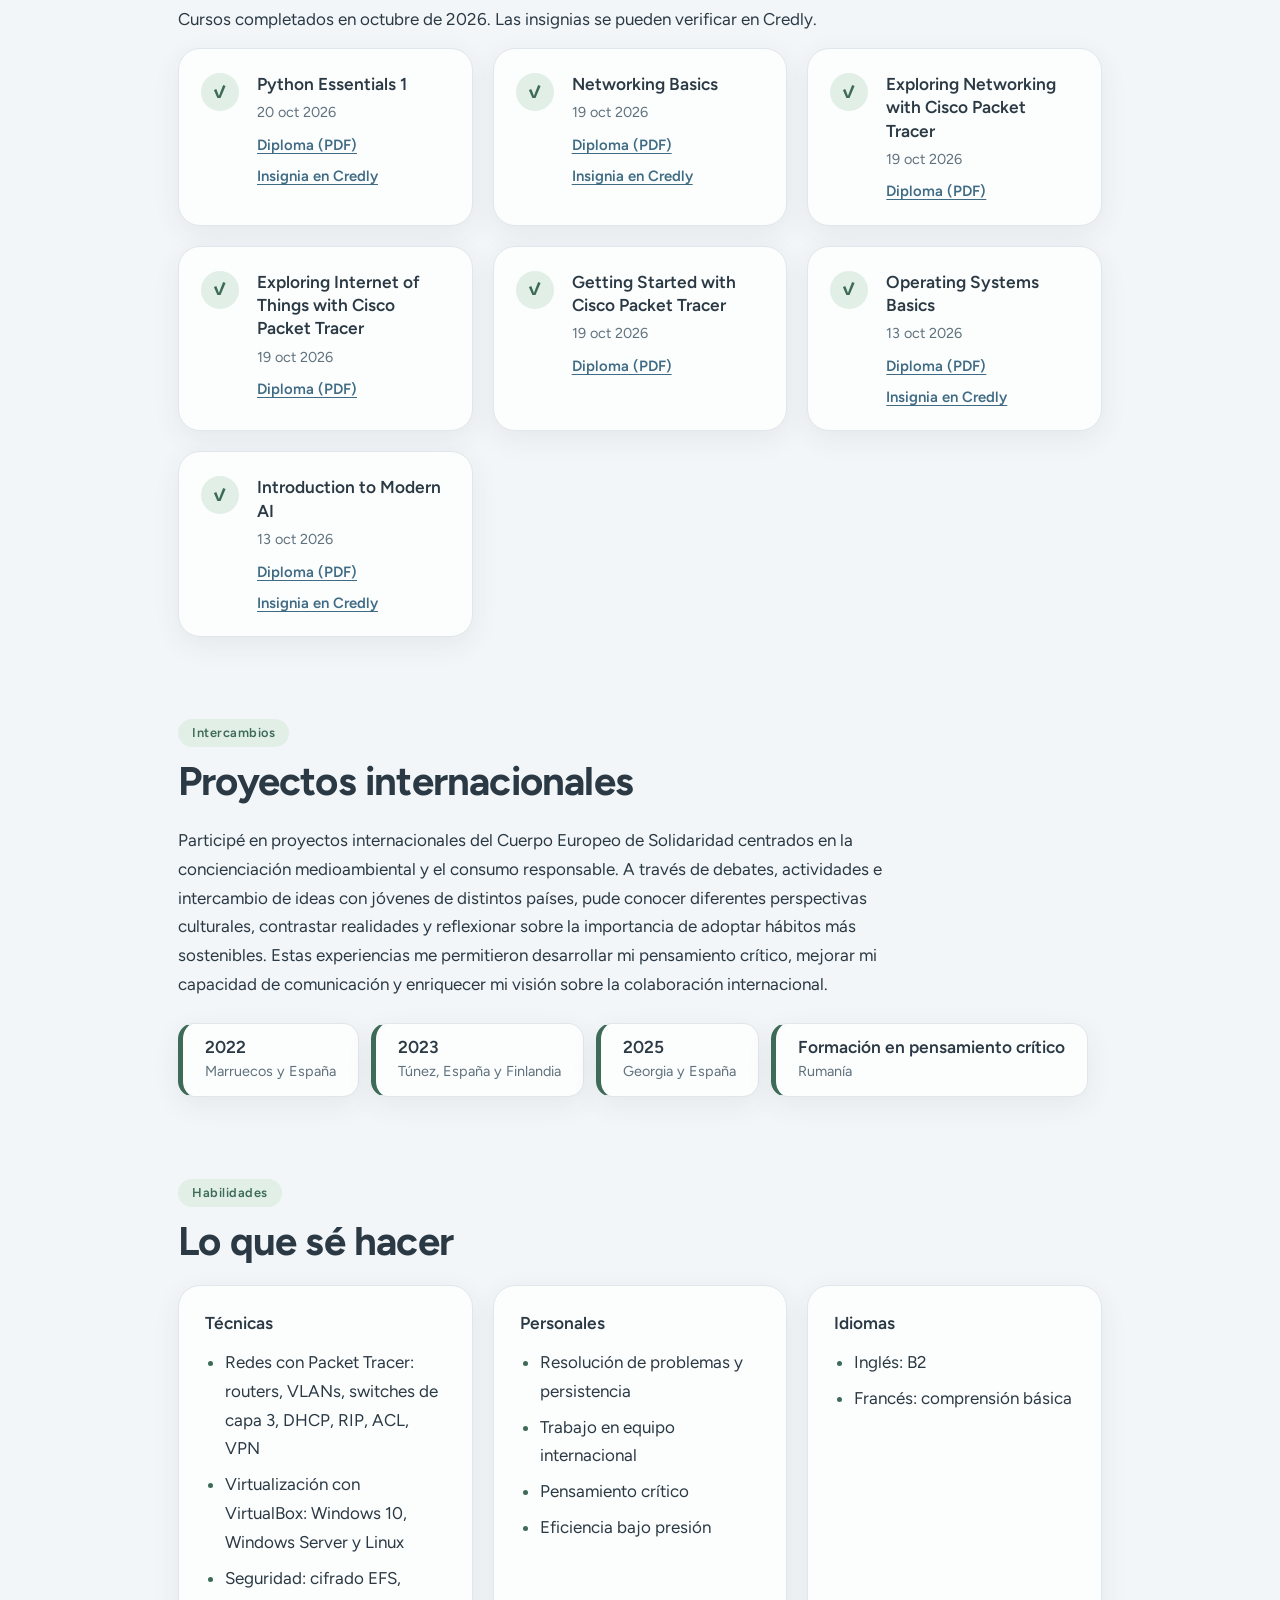
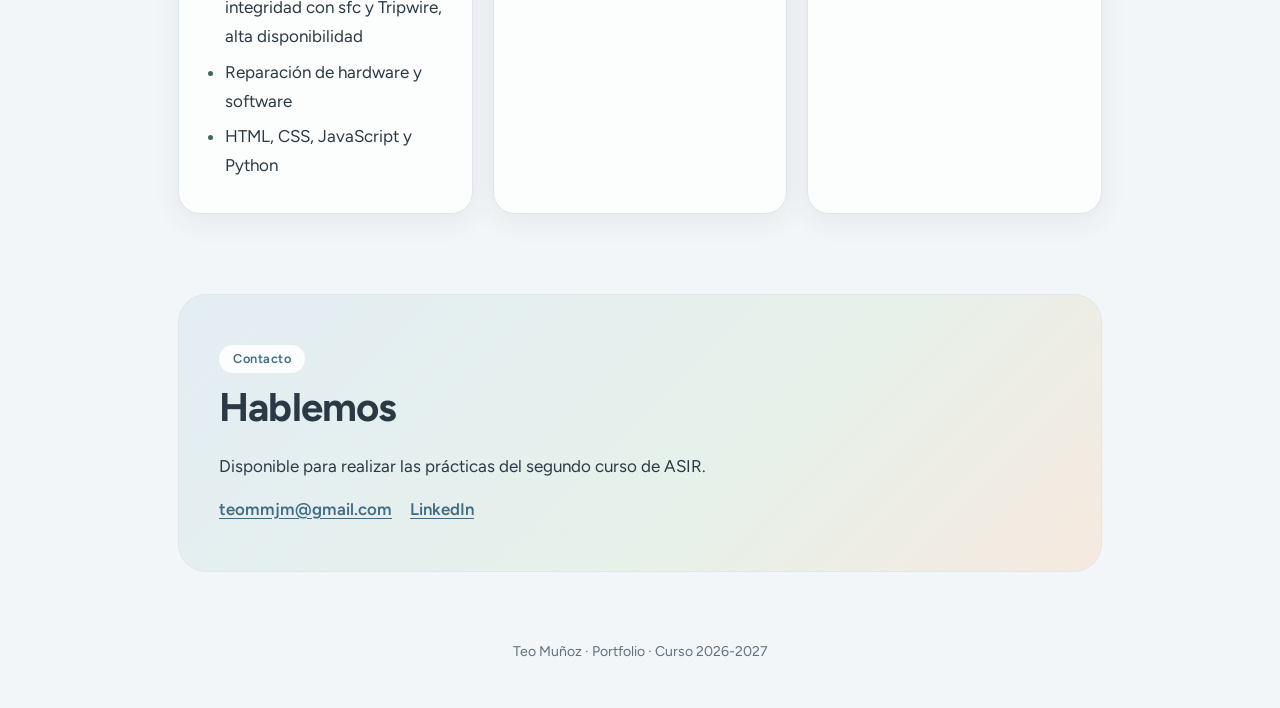
==== commit 85f29ffd: "Add files via upload" ====
--- a/index.html
+++ b/index.html
@@ -5,6 +5,7 @@
 <meta name="viewport" content="width=device-width, initial-scale=1">
 <title>Teo Muñoz · Portfolio ASIR</title>
 <meta name="description" content="Portfolio de Teo Muñoz, estudiante de ASIR en busca de prácticas en soporte técnico, sistemas y ciberseguridad.">
+<link rel="icon" type="image/png" href="TM.png">
 <link rel="preconnect" href="https://fonts.googleapis.com">
 <link rel="stylesheet" href="https://fonts.googleapis.com/css2?family=IBM+Plex+Sans:wght@400;500;600&family=Manrope:wght@600;700;800&display=swap">
 <link rel="stylesheet" href="style.css">
@@ -21,24 +22,30 @@
     <p class="lead">Estudiante de Administración de Sistemas Informáticos en Red, en busca de prácticas en soporte técnico, sistemas y ciberseguridad.</p>
     <ul class="chips"><li>ASIR · 2º curso</li><li>Inglés B2</li><li>7 certificaciones Cisco</li><li>3 meses en Irlanda</li></ul>
     <div class="btns">
-      <!-- OPCIONAL: sube tu CV como cv.pdf. Si no quieres este botón, borra la línea siguiente -->
-      <a class="btn main" href="cv.pdf">Descargar CV</a>
-      <a class="btn" href="#contacto">Contactar</a>
+      <a class="btn main" href="#contacto">Contactar</a>
+      <a class="btn" href="Portfolio-Teo-Munoz.pdf" download>Descargar portfolio (PDF)</a>
     </div>
   </div>
-  <!-- FOTO: guarda tu foto como img/foto.jpg. Mientras no exista se muestran las iniciales -->
-  <div class="photo" aria-label="Foto de Teo Muñoz">TM<img src="img/foto.jpg" alt="Foto de Teo Muñoz" onerror="this.remove()"></div>
+  <div class="photo" aria-label="Foto de Teo Muñoz">TM<img src="foto.jpg" alt="Foto de Teo Muñoz" onerror="this.remove()"></div>
 </div></div>
 
 <main class="wrap">
 <section id="sobre-mi">
   <p class="label">Sobre mí</p>
-  <h2>Me gusta resolver problemas hasta encontrar la causa</h2>
-  <p>Soy estudiante de segundo curso de ASIR y me apasiona resolver problemas informáticos, tanto de hardware como de software. Los sistemas operativos y la ciberseguridad son lo que más disfruto, y mi objetivo es trabajar en soporte técnico y ciberseguridad, con la meta de especializarme y, en el futuro, crear mi propia empresa.</p>
-  <p>Soy persistente: cuando un problema se resiste, no paro hasta encontrar la causa. He trabajado en un entorno real en el extranjero y he participado en proyectos internacionales, lo que me ha dado inglés de nivel B2, autonomía y capacidad de trabajar en equipo con personas de otras culturas.</p>
+  <h2>La tecnología me motiva. Resolver problemas, aún más.</h2>
+  <p>Soy estudiante de segundo curso de Administración de Sistemas Informáticos en Red (ASIR), con especial interés en la administración de sistemas, las redes y la ciberseguridad. Disfruto analizando problemas técnicos, encontrando su origen y aplicando soluciones eficaces, tanto en hardware como en software.</p>
+  <p>Mi experiencia profesional en Irlanda, a través del programa Erasmus+, me permitió trabajar en un entorno real de reparación informática, desarrollar mi autonomía y mejorar mi capacidad de comunicación en inglés. También he participado en proyectos internacionales que han reforzado mi adaptación a distintos entornos, el trabajo en equipo y el pensamiento crítico.</p>
+  <p>Busco una oportunidad de prácticas en la que aportar mis conocimientos, seguir aprendiendo de profesionales del sector y adquirir experiencia en sistemas, soporte técnico o ciberseguridad. Mi objetivo es especializarme en el ámbito tecnológico y, a largo plazo, desarrollar mis propios proyectos empresariales.</p>
+
   <div class="edu">
-    <div class="card"><h3>CFGS Administración de Sistemas Informáticos en Red</h3><p class="meta">Digitech FP · 2º curso</p></div>
-    <div class="card"><h3>CFGM Sistemas Microinformáticos y Redes</h3><p class="meta">Formación previa</p></div>
+    <div class="card">
+      <h3>CFGS Administración de Sistemas Informáticos en Red</h3>
+      <p class="meta">Digitech FP · 2.º curso · En curso</p>
+    </div>
+    <div class="card">
+      <h3>CFGM Sistemas Microinformáticos y Redes</h3>
+      <p class="meta">Formación previa · Completada</p>
+    </div>
   </div>
 </section>
 
@@ -48,8 +55,8 @@
   <div class="card">
     <h3>RepairIT · Cork, Irlanda</h3>
     <p class="meta">Erasmus+ · 2025 · 3 meses</p>
-    <p>Prácticas en una tienda de reparación de móviles, ordenadores, tablets, impresoras y otros dispositivos. Realicé reparaciones de hardware y software: cambio de pantallas, traspaso de componentes entre móviles, formateo de discos duros e instalación de sistemas operativos.</p>
-    <p>Resolví varias reparaciones por mi cuenta, atendí a clientes en inglés y aprendí a trabajar con rapidez y precisión bajo presión.</p>
+    <p>Realicé prácticas en reparación y mantenimiento de dispositivos electrónicos, incluyendo móviles, ordenadores, tablets e impresoras. Llevé a cabo tareas de diagnóstico y resolución de averías de hardware y software, sustitución de pantallas y componentes, formateo de discos e instalación de sistemas operativos.</p>
+    <p>Desarrollé reparaciones de forma autónoma, atendí a clientes en inglés y reforcé mis habilidades de diagnóstico, resolución de problemas y trabajo bajo presión, priorizando la precisión y la calidad del servicio.</p>
   </div>
 </section>
 
@@ -63,7 +70,7 @@
     <ul class="tags"><li>Docker Compose</li><li>Flask (Python)</li><li>MySQL</li><li>Nginx</li></ul>
     <p>Aplicación web de reserva de hoteles desplegada con Docker Compose en tres contenedores: una base de datos MySQL, la aplicación en Flask y Nginx como proxy inverso. Permite buscar por ciudad y fechas, ver la ficha de cada hotel y confirmar la reserva.</p>
     <p>La base de datos incluye un procedimiento almacenado que comprueba la disponibilidad antes de guardar la reserva y un trigger que registra una auditoría de cada reserva.</p>
-    <p class="meta">Para probarlo: descomprimir, abrir una terminal en la carpeta y ejecutar <code>docker compose up --build</code>. Se abre en <code>http://localhost</code>.</p>
+    <p class="meta" style="margin-top:10px">Para probarlo: descomprimir, abrir una terminal en la carpeta y ejecutar <code>docker compose up --build</code>. Se abre en <code>http://localhost</code>.</p>
     <div class="links"><a href="trabajos/hoteles-docker-flask.zip">Descargar proyecto (ZIP)</a></div>
   </article>
 
@@ -115,7 +122,7 @@
 <section id="intercambios">
   <p class="label">Intercambios</p>
   <h2>Proyectos internacionales</h2>
-  <p>Proyectos del Cuerpo Europeo Joven sobre medio ambiente y consumo responsable, incluida la ropa de segunda mano y sus beneficios. En ellos debatíamos con jóvenes de otros países para contrastar puntos de vista y realidades distintas.</p>
+  <p>Participé en proyectos internacionales del Cuerpo Europeo de Solidaridad centrados en la concienciación medioambiental y el consumo responsable. A través de debates, actividades e intercambio de ideas con jóvenes de distintos países, pude conocer diferentes perspectivas culturales, contrastar realidades y reflexionar sobre la importancia de adoptar hábitos más sostenibles. Estas experiencias me permitieron desarrollar mi pensamiento crítico, mejorar mi capacidad de comunicación y enriquecer mi visión sobre la colaboración internacional.</p>
   <ul class="timeline">
     <li><h3>2022</h3><p class="meta">Marruecos y España</p></li>
     <li><h3>2023</h3><p class="meta">Túnez, España y Finlandia</p></li>
@@ -149,11 +156,10 @@
     <p class="label" style="color:var(--hero-accent)">Contacto</p>
     <h2>Hablemos</h2>
     <p>Disponible para realizar las prácticas del segundo curso de ASIR.</p>
-    <!-- CAMBIA estos dos enlaces por tu email y tu LinkedIn (si no tienes LinkedIn, borra el segundo) -->
-    <div class="links"><a href="mailto:TU-EMAIL@ejemplo.com">TU-EMAIL@ejemplo.com</a><a href="https://www.linkedin.com/in/TU-PERFIL" target="_blank" rel="noopener">LinkedIn</a></div>
+    <div class="links"><a href="mailto:teommjm@gmail.com">teommjm@gmail.com</a><a href="https://www.linkedin.com/in/teo-mu%C3%B1oz-moreno-25004b445/?isSelfProfile=true" target="_blank" rel="noopener">LinkedIn</a></div>
   </div>
 </section>
 </main>
 <footer>Teo Muñoz · Portfolio · Curso 2026-2027</footer>
 </body>
-</html>
+</html>
